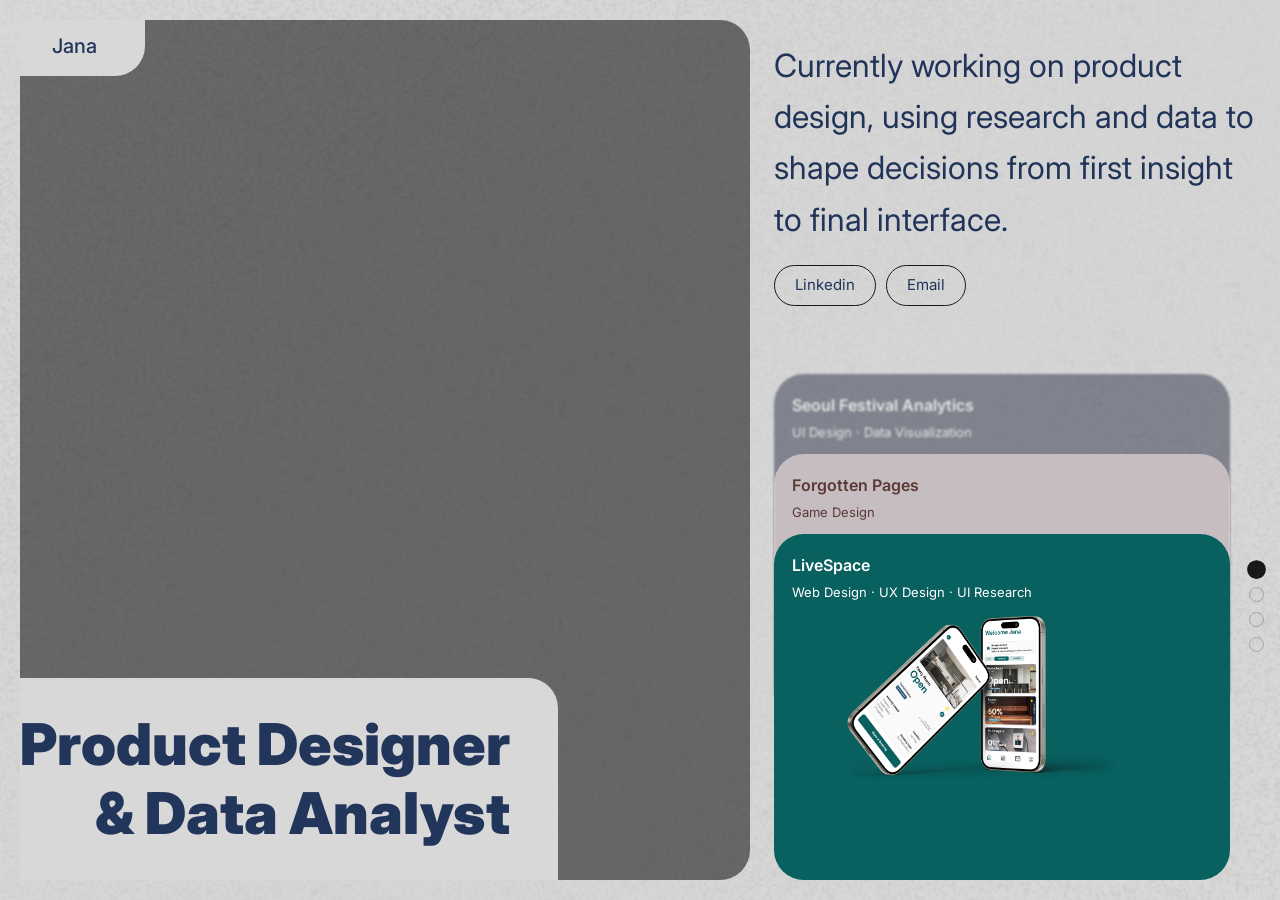
==== index.html @ 390a9df3 "update new projects" ====
<!DOCTYPE html>
<html lang="en">
<head>
  <meta charset="UTF-8">
  <meta name="viewport" content="width=device-width, initial-scale=1.0">
  <title>Jana — Product Designer & Data Analyst</title>
  <meta name="description" content="Jana is a Product Designer and Data Analyst, shaping decisions from first insight to final interface.">
  <link rel="preconnect" href="https://fonts.googleapis.com">
  <link rel="preconnect" href="https://fonts.gstatic.com" crossorigin>
  <link href="https://fonts.googleapis.com/css2?family=Inter:wght@400;500;600;700;800&display=swap" rel="stylesheet">
  <link rel="stylesheet" href="css/base.css">
  <link rel="stylesheet" href="css/home.css">
</head>
<body>
  <div class="home-layout">

    <!-- ── Left Column ── -->
    <div class="home-left">
      <!--
        hero-visual fills the full left column (position: absolute; inset: 0).
        hero-visual__inner is the actual gray card.
        The two .notch divs are white DOM elements sized to their text content —
        they sit on top of the card corners and create the concave notch illusion.
      -->
      <div class="hero-visual">
        <div class="hero-visual__inner">
          <div class="hero-visual__placeholder"></div>
        </div>

        <!-- Top-left notch: Jana label -->
        <div class="notch notch--top">
          <span class="home-name">Jana</span>
        </div>

        <!-- Bottom-left notch: title -->
        <div class="notch notch--bottom">
          <h1 class="home-title">Product Designer<br>&amp; Data Analyst</h1>
        </div>
      </div>
    </div>

    <!-- ── Right Column ── -->
    <div class="home-right">

      <!-- Bio -->
      <div class="home-bio">
        <p class="home-bio__text">Currently working on product design, using research and data to shape decisions from first insight to final interface.</p>
        <div class="home-bio__links">
          <a href="https://www.linkedin.com/in/jana-n-2a2355323/" class="pill-link" target="_blank" rel="noopener noreferrer">Linkedin</a>
          <a href="mailto:thn@sfu.ca" class="pill-link" target="_blank" rel="noopener noreferrer">Email</a>
        </div>
      </div>

      <!-- Scrollable Card Stack -->
      <div class="card-stack" id="cardStack" tabindex="0" aria-label="Projects — scroll to browse">
        <div class="card-stack__scene">

          <!-- Card 0: LiveSpace (front on load) -->
          <a href="Project/LiveSpace.html" class="stack-card live-space" data-pos="front">
            <div class="stack-card__body live-space">
              <p class="stack-card__title">LiveSpace</p>
              <p class="stack-card__meta">Web Design · UX Design · UI Research</p>
            </div>
            <div class="stack-card__img">
              <img src="../assets/LiveSpace/Landing.png" alt="LiveSpace project preview" class="stack-card__img-content">
            </div>          
            
          </a>

          <!-- Card 1: Forgotten Pages -->
          <a href="Project/ForgottenPages.html" class="stack-card forgotten-pages" data-pos="mid">
            <div class="stack-card__body forgotten-pages">
              <p class="stack-card__title">Forgotten Pages</p>
              <p class="stack-card__meta">Game Design</p>
            </div>
            <div class="stack-card__img">
              <img src="../assets/ForgottenPages/Cat.png" alt="Forgotten Pages project preview" class="stack-card__img-content">
            </div>           
          </a>

          <!-- Card 2: Seoul Festival Analytics -->
          <a href="Project/SeoulFestivalAnalytics.html" class="stack-card seoul-festival" data-pos="back">
            <div class="stack-card__body seoul-festival">
              <p class="stack-card__title">Seoul Festival Analytics</p>
              <p class="stack-card__meta">UI Design · Data Visualization</p>
            </div>
            <div class="stack-card__img"></div>
          </a>

          <!-- Card 3: Jeon Stack (hidden — scroll to reveal) -->
          <a href="Project/JeonStack.html" class="stack-card jeon-stack" data-pos="incoming">
            <div class="stack-card__body jeon-stack">
              <p class="stack-card__title">Jeon Stack</p>
              <p class="stack-card__meta">HCI · Computer Vision</p>
            </div>
            <div class="stack-card__img">
              <img src="../assets/JeonStack/F1.png" alt="Jeon Stack project preview" class="stack-card__img-content">
            </div>         
          </a>

        </div>

        <!-- Scroll indicator dots -->
        <div class="stack-dots" id="stackDots" aria-hidden="true">
          <span class="stack-dot" data-dot="0"></span>
          <span class="stack-dot" data-dot="1"></span>
          <span class="stack-dot" data-dot="2"></span>
          <span class="stack-dot" data-dot="3"></span>
        </div>

      </div>

    </div>
  </div>

  <script src="js/homeStack.js"></script>
</body>
</html>
---- css/base.css ----
/* ============================================================
   BASE — Tokens · Reset · Typography · Layout · Utilities
   ============================================================
   Loaded on every page. Contains:
   - Design tokens (CSS custom properties)
   - Reset & base element styles
   - Typography scale (.display, .h1, .h2, .h3, .label)
   - Layout helpers (.container, .section, hr.divider)
   - Scroll progress bar
   - Scroll reveal animation
   ============================================================ */

@import url('https://fonts.googleapis.com/css2?family=DM+Serif+Display:ital@0;1&family=Inter:ital,wght@0,300;0,400;0,500;0,600;1,400&display=swap');

/* ---- Design Tokens ---- */
:root {
  /* Colors */
  /* --white:     #f6e2d6; */
  --off-white: #F8F7F5;
  --surface:   #F2F1EF;
  --border:    #E5E4E1;
  --ink-1:     #1A1918;   /* headings, high-contrast text */
  --ink-2:     #6B6966;   /* body text */
  --ink-3:     #A8A6A3;   /* labels, metadata, placeholders */
  --ink-home-background: #d8d8d8; /* background color for home page */

  /* Fonts Color */
  --fontColor: #0b2052;

  /* Fonts */
  --font-serif: 'DM Serif Display', Georgia, serif;
  --font-sans:  'Inter', system-ui, -apple-system, sans-serif;

  /* Easing */
  --ease:     cubic-bezier(0.25, 0.1, 0.25, 1);
  --ease-out: cubic-bezier(0.0, 0.0, 0.2, 1);

  /* Durations */
  --t-fast:   150ms;
  --t-base:   250ms;
  --t-slow:   400ms;
  --t-slower: 600ms;

  /* Layout */
  --max-w:  1200px;
  --gutter: clamp(1.25rem, 4vw, 2.5rem);

  --background-fp-card: #ECDDDD;
  --background-js-card: #0d2b22;
  --background-ls-card: #08605F;
  --background-sf-card: #1a1f38;
  --font-color-fp: rgba(70, 17, 7);
  --font-color-js: rgba(255, 255, 255);
  --font-color-ls: rgb(255, 255, 255);
  --font-color-sf: rgba(255, 255, 255);

  --font-size-base: 1.125rem;
}

/* ---- Reset ---- */
*, *::before, *::after {
  box-sizing: border-box;
  margin: 0;
  padding: 0;
}

html {
  scroll-behavior: smooth;
  -webkit-font-smoothing: antialiased;
  -moz-osx-font-smoothing: grayscale;
}

body {
  font-family: var(--font-sans);
  font-size: 1rem;
  line-height: 1.65;
  color: var(--ink-2);
  background-color: var(--white);
}

img, svg  { display: block; max-width: 100%; }
a         { color: inherit; }
button    { font: inherit; cursor: pointer; border: none; background: none; }
ul, ol    { list-style: none; }

:focus-visible {
  outline: 2px solid var(--ink-1);
  outline-offset: 3px;
  border-radius: 3px;
}

/* ---- Scroll Progress Bar ---- */
#scroll-progress {
  position: fixed;
  top: 0; left: 0;
  width: 0%;
  height: 2px;
  background: var(--ink-1);
  z-index: 9999;
  transition: width 60ms linear;
  pointer-events: none;
}

/* ---- Scroll Reveal ---- */
[data-reveal] {
  opacity: 0;
  transform: translateY(20px);
  transition:
    opacity var(--t-slow) var(--ease-out),
    transform var(--t-slow) var(--ease-out);
}

[data-reveal].revealed {
  opacity: 1;
  transform: translateY(0);
}

/* Stagger delays — use data-reveal="d1", "d2", "d3", "d4" */
[data-reveal="d1"] { transition-delay: 80ms; }
[data-reveal="d2"] { transition-delay: 160ms; }
[data-reveal="d3"] { transition-delay: 240ms; }
[data-reveal="d4"] { transition-delay: 320ms; }

/* ---- Typography Scale ---- */
.display {
  font-family: var(--font-serif);
  font-size: clamp(3rem, 6.5vw, 7rem);
  font-weight: 400;
  line-height: 1.04;
  letter-spacing: -0.02em;
  color: var(--ink-1);
}

/* Italic variant — use <em> inside .display or standalone */
.display em,
.display-italic {
  font-style: italic;
  font-family: var(--font-serif);
}

.h1 {
  font-family: var(--font-serif);
  font-size: clamp(2.25rem, 4vw, 3.75rem);
  font-weight: 400;
  line-height: 1.1;
  letter-spacing: -0.015em;
  color: var(--ink-1);
}

.h2 {
  font-family: var(--font-serif);
  font-size: clamp(1.625rem, 2.75vw, 2.375rem);
  font-weight: 400;
  line-height: 1.2;
  letter-spacing: -0.01em;
  color: var(--ink-1);
}

.h3 {
  font-family: var(--font-sans);
  font-size: 1.0625rem;
  font-weight: 500;
  line-height: 1.4;
  color: var(--ink-1);
}

/* Small uppercase label — used for kickers, metadata, section markers */
.label {
  display: block;
  font-family: var(--font-sans);
  font-size: 0.6875rem;
  font-weight: 500;
  letter-spacing: 0.12em;
  text-transform: uppercase;
  color: var(--ink-3);
}

/* ---- Layout ---- */
.container {
  width: min(var(--max-w), 100% - (var(--gutter) * 2));
  margin-inline: auto;
}

/* Standard vertical section padding */
.section {
  padding-block: clamp(4rem, 8vw, 8rem);
}

.section--sm {
  padding-block: clamp(2rem, 4vw, 4rem);
}

hr.divider {
  border: none;
  border-top: 1px solid var(--border);
}
---- css/home.css ----
/* ============================================================
   HOME — Full-viewport single-page layout
   ============================================================ */
:root {
  --text-color: #22355B;
  --background-card: #F9F6EE;
}

html, body {
  overflow: hidden;
  height: 100%;
}

/* ---- Grain texture overlay (home only) ---- */
body::before {
  content: "";
  position: fixed;
  inset: 0;
  pointer-events: none;
  z-index: 1;

  background-image: url(../assets/World/texture.png);
  background-repeat: repeat;
  opacity: 0.1;
}

/* ── Two-column layout ── */
.home-layout {
  display: grid;
  grid-template-columns: 60fr 40fr;
  height: 100vh;
  padding: 1.25rem;
  gap: 1.5rem;
  background: var(--ink-home-background);
}

/* ─────────────────────────────
   LEFT COLUMN
───────────────────────────── */

/* home-left is a grid cell — position:relative anchors hero-visual */
.home-left {
  position: relative;
  min-height: 0;
}

/*
  hero-visual fills the entire left column.
  hero-visual__inner is the actual rounded gray card.
  .notch divs sit on top of the card corners and hold the text —
  they size themselves to their content and create the concave notch.
*/
.hero-visual {
  position: absolute;
  inset: 0;
}

.hero-visual__inner {
  position: absolute;
  inset: 0;
  border-radius: 30px;
  overflow: hidden;
  background: #686868;
  padding: 1.25rem;
  display: flex;
  flex-direction: column;
}

/* .hero-visual__placeholder {
  flex: 1;
  min-height: 0;
  border-radius: 12px;
  border: 1.5px dashed rgba(255, 255, 255, 0.25);
  background: rgba(255, 255, 255, 0.06);
} */

/*
  Notch divs — white DOM elements that size to their text content.
  One rounded corner each = concave illusion against the gray card.
*/
.notch {
  position: absolute;
  left: 0;
  background: var(--ink-home-background);
  z-index: 5;

}

/* Top-left: Jana label */
.notch--top {
  top: 0;
  /* border-top-left-radius: 30px; */
  border-bottom-right-radius: 30px;
  /* right + bottom padding control notch footprint */
  padding: 1rem 3rem 1.25rem 2rem;
}

/* Bottom-left: title */
.notch--bottom {
  bottom: 0;
  /* border-bottom-left-radius: 30px; */
  border-top-right-radius: 30px;
  /* top + right padding control notch footprint */
  padding: 2rem 3rem 2rem 0;
}

.home-name {
  display: block;
  font-family: var(--font-sans);
  font-size: 1.25rem;
  font-weight: 500;
  line-height: 1;
  color: var(--text-color);
}

.home-title {
  font-family: var(--font-sans);
  font-size: clamp(2.5rem, 4.5vw, 4rem);
  font-weight: 900;
  line-height: 1.2;
  color: var(--text-color);
  text-align: right;
}

/* ─────────────────────────────
   RIGHT COLUMN
───────────────────────────── */
.home-right {
  display: flex;
  flex-direction: column;
  gap: 1.75rem;
  min-height: 0;
  padding-top: 1.25rem;
}

/* ── Bio ── */
.home-bio__text {
  font-size: 2rem;
  line-height: 1.6;
  color: var(--text-color);
  margin-bottom: 1.25rem;
}

.home-bio__links {
  display: flex;
  gap: 0.625rem;
}

.pill-link {
  display: inline-block;
  padding: 0.45rem 1.25rem;
  border: 1.5px solid var(--ink-1);
  border-radius: 100px;
  font-family: var(--font-sans);
  font-size: 0.9375rem;
  color: var(--text-color);
  text-decoration: none;
  transition: background var(--t-base) var(--ease), color var(--text-base) var(--ease);
}

.pill-link:hover {
  background: var(--ink-1);
  color: var(--white);
}

/* ─────────────────────────────
   CARD STACK
───────────────────────────── */
.card-stack {
  flex: 1;
  min-height: 0;
  position: relative;
  outline: none;
}

.card-stack__scene {
  position: relative;
  height: 100%;
}

/* ── Individual cards ── */
.stack-card {
  /* background: var(--background-card); */
  position: absolute;
  bottom: 0;
  left: 0;
  right: 30px;
  height: calc(100% - 200px);
  border-radius: 30px;
  overflow: hidden;
  display: flex;
  flex-direction: column;
  text-decoration: none;
  cursor: pointer;
  will-change: transform, filter, opacity;
  transition:
    transform  0.5s cubic-bezier(0.4, 0, 0.2, 1),
    filter     0.5s ease,
    opacity    0.5s ease;
}

.stack-card.live-space {
  background: var(--background-ls-card);
}

.stack-card.forgotten-pages {
  background: var(--background-fp-card); 
}

.stack-card.seoul-festival {
  background: var(--background-sf-card); 
}

.stack-card.jeon-stack {
  background: var(--background-js-card); 
}

.stack-card.live-space .stack-card__title,
.stack-card.live-space .stack-card__meta {
  color: var(--font-color-ls);
}

.stack-card.forgotten-pages .stack-card__title,
.stack-card.forgotten-pages .stack-card__meta {
  color: var(--font-color-fp);
}

.stack-card.seoul-festival .stack-card__title,
.stack-card.seoul-festival .stack-card__meta {
  color: var(--font-color-sf);
}

.stack-card.jeon-stack .stack-card__title,
.stack-card.jeon-stack .stack-card__meta {
  color: var(--font-color-js);
}

.stack-card.jeon-stack .stack-card__img {
  display: flex;
  align-items: center;
  justify-content: center;
  overflow: hidden;
}

.stack-card.jeon-stack .stack-card__img-content {
  width: 100%;
  height: 100%;
  object-fit: cover;
  object-position: center;
}

.stack-card.live-space .stack-card__img-content {
  width: 90%;
  height: 70%;
  object-fit: contain;
  object-position: center;
}

.stack-card.forgotten-pages .stack-card__img-content {
  width: 90%;
  height: 80%;
  object-fit: contain;
  object-position: center;
}

/* ── Card position states (set via JS data-pos) ── */
.stack-card[data-pos="front"] {
  transform: translateY(0);
  filter: blur(0px);
  opacity: 1;
  z-index: 3;
  pointer-events: auto;
}

.stack-card[data-pos="mid"] {
  transform: translateY(-80px);
  filter: blur(0.5px);
  opacity: 0.65;
  z-index: 2;
  pointer-events: auto;
}

.stack-card[data-pos="back"] {
  transform: translateY(-160px);
  filter: blur(1px);
  opacity: 0.45;
  z-index: 1;
  pointer-events: auto;
}

/* scrolled past — exits downward */
.stack-card[data-pos="past"] {
  transform: translateY(110%);
  opacity: 0;
  z-index: 0;
  pointer-events: none;
}

/* waiting above — enters on scroll */
.stack-card[data-pos="incoming"] {
  transform: translateY(-200px);
  filter: blur(3px);
  opacity: 0;
  z-index: 0;
  pointer-events: none;
}

/* ── Hover ── */
.stack-card[data-pos="front"]:hover {
  transform: translateY(-7px);
}

.stack-card[data-pos="mid"]:hover {
  opacity: 0.96;
  filter: blur(0px);
}

.stack-card[data-pos="back"]:hover {
  opacity: 0.85;
  filter: blur(0.5px);
}

/* "View Project →" pill — appears on front card hover */
.stack-card__label {
  position: absolute;
  bottom: 1.125rem;
  right: 1.125rem;
  padding: 0.35rem 0.875rem;
  background: var(--background-card);
  backdrop-filter: blur(6px);
  -webkit-backdrop-filter: blur(6px);
  border-radius: 100px;
  font-size: 0.8125rem;
  font-weight: 500;
  opacity: 0;
  transform: translateY(5px);
  transition: opacity 0.2s ease, transform 0.2s ease;
  pointer-events: none;
}

.stack-card[data-pos="front"]:hover .stack-card__label {
  opacity: 1;
  transform: translateY(0);
}

/* ── Card title / meta ── */
.stack-card__body {
  padding: 1.125rem 1.125rem 0.75rem;
  flex-shrink: 0;
}

.stack-card__title {
  font-family: var(--font-sans);
  font-size: 1rem;
  font-weight: 600;
  color: var(--text-color);
  margin-bottom: 0.25rem;
}

  .stack-card__meta {
    font-family: var(--font-sans);
    font-size: 0.8125rem;
    color: var(--text-color);
  }

/* ─────────────────────────────
   SCROLL INDICATOR DOTS
───────────────────────────── */
.stack-dots {
  position: absolute;
  right: -0.25rem;
  top: 50%;
  transform: translateY(-50%);
  display: flex;
  flex-direction: column;
  gap: 10px;
  padding: 6px 0;
}

.stack-dot {
  display: block;
  width: 15px;
  height: 15px;
  border-radius: 50%;
  background: transparent;
  border: 1.5px solid var(--ink-3);
  transition: background 0.3s ease, border-color 0.3s ease, transform 0.3s ease;
}

.stack-dot.active {
  background: var(--ink-1);
  border-color: var(--ink-1);
  transform: scale(1.25);
}

/* ── Mobile fallback ── */
@media (max-width: 768px) {
  html, body { overflow: auto; }

  .home-layout {
    grid-template-columns: 1fr;
    height: auto;
    padding: 1rem;
    gap: 1rem;
  }

  .home-left { height: 80vw; min-height: 340px; }

  .card-stack { height: 75vw; min-height: 320px; flex: none; }

  .stack-dots { right: 0; }
}
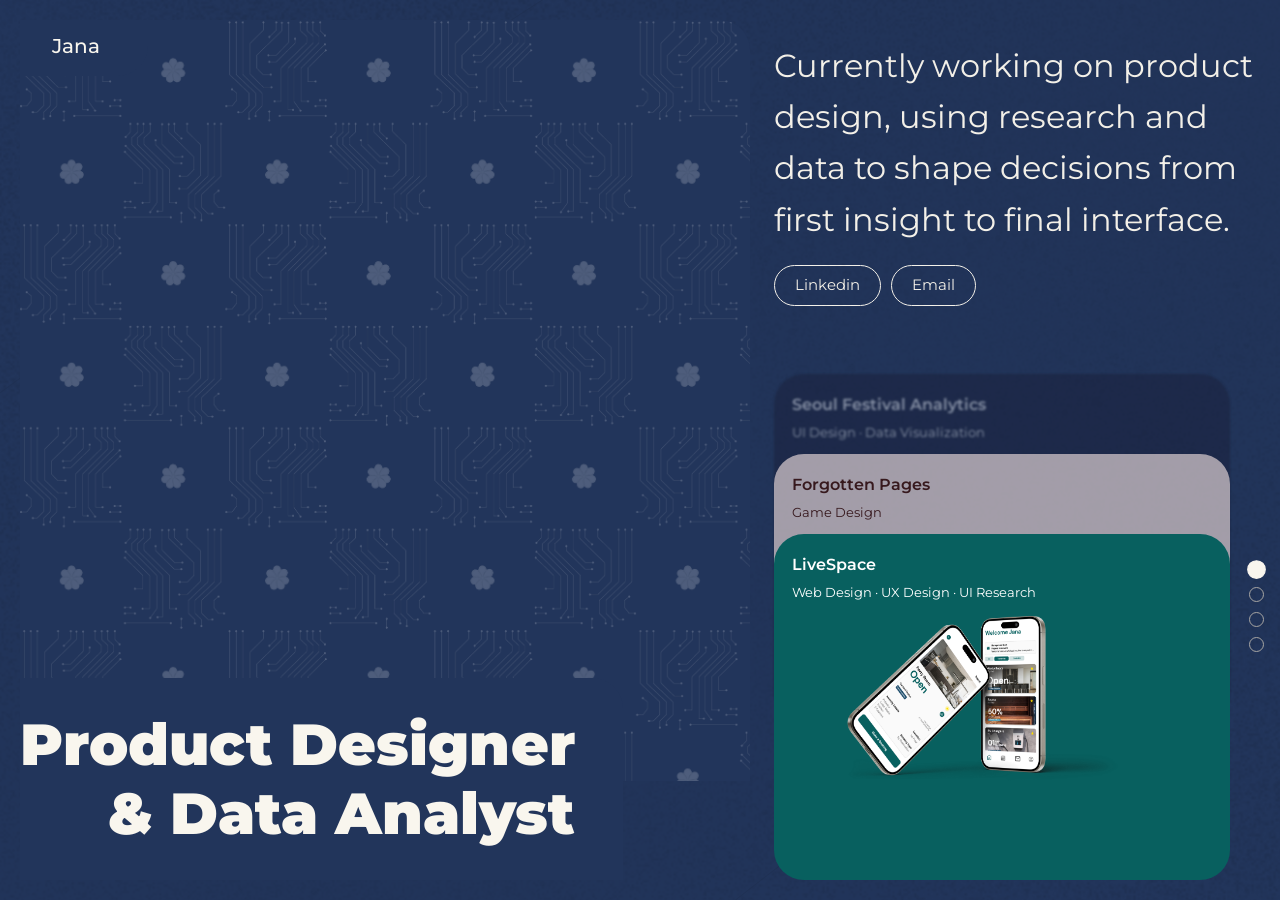
==== commit fb6de7a2: "add favicon" ====
--- a/index.html
+++ b/index.html
@@ -8,6 +8,7 @@
   <link rel="preconnect" href="https://fonts.googleapis.com">
   <link rel="preconnect" href="https://fonts.gstatic.com" crossorigin>
   <link href="https://fonts.googleapis.com/css2?family=Inter:wght@400;500;600;700;800&display=swap" rel="stylesheet">
+  <link rel="icon" type="image/png" href="assets/World/Favicon.png">
   <link rel="stylesheet" href="css/base.css">
   <link rel="stylesheet" href="css/home.css">
 </head>
@@ -24,7 +25,9 @@
       -->
       <div class="hero-visual">
         <div class="hero-visual__inner">
-          <div class="hero-visual__placeholder"></div>
+          <div class="hero-visual__placeholder">
+            <img src="../assets/World/PatternHomeScreen3.png" alt="LiveSpace project preview" class="hero-visual__img">
+          </div>
         </div>
 
         <!-- Top-left notch: Jana label -->
--- a/css/base.css
+++ b/css/base.css
@@ -10,26 +10,27 @@
    - Scroll reveal animation
    ============================================================ */
 
-@import url('https://fonts.googleapis.com/css2?family=DM+Serif+Display:ital@0;1&family=Inter:ital,wght@0,300;0,400;0,500;0,600;1,400&display=swap');
+@import url('https://fonts.googleapis.com/css2?family=Montserrat:ital,wght@0,100;0,300;0,400;0,500;0,600;0,700;0,900;1,400;1,700&display=swap');
 
 /* ---- Design Tokens ---- */
 :root {
   /* Colors */
   /* --white:     #f6e2d6; */
+  --outer:  #22355B;
   --off-white: #F8F7F5;
   --surface:   #F2F1EF;
   --border:    #E5E4E1;
-  --ink-1:     #1A1918;   /* headings, high-contrast text */
+  --ink-1:     #F9F6EE;   /* headings, high-contrast text */
   --ink-2:     #6B6966;   /* body text */
   --ink-3:     #A8A6A3;   /* labels, metadata, placeholders */
-  --ink-home-background: #d8d8d8; /* background color for home page */
+  --ink-home-background: #22355B; /* background color for home page */
 
   /* Fonts Color */
   --fontColor: #0b2052;
 
   /* Fonts */
-  --font-serif: 'DM Serif Display', Georgia, serif;
-  --font-sans:  'Inter', system-ui, -apple-system, sans-serif;
+  --font-serif: 'Montserrat', Georgia, serif;
+  --font-sans:  'Montserrat', system-ui, -apple-system, sans-serif;
 
   /* Easing */
   --ease:     cubic-bezier(0.25, 0.1, 0.25, 1);
--- a/css/home.css
+++ b/css/home.css
@@ -2,7 +2,7 @@
    HOME — Full-viewport single-page layout
    ============================================================ */
 :root {
-  --text-color: #22355B;
+  --text-color: #F9F6EE;
   --background-card: #F9F6EE;
 }
 
@@ -17,11 +17,11 @@
   position: fixed;
   inset: 0;
   pointer-events: none;
-  z-index: 1;
+  z-index: 0;
 
   background-image: url(../assets/World/texture.png);
   background-repeat: repeat;
-  opacity: 0.1;
+  opacity: 0.15;
 }
 
 /* ── Two-column layout ── */
@@ -60,8 +60,6 @@
   inset: 0;
   border-radius: 30px;
   overflow: hidden;
-  background: #686868;
-  padding: 1.25rem;
   display: flex;
   flex-direction: column;
 }
@@ -160,7 +158,7 @@
 
 .pill-link:hover {
   background: var(--ink-1);
-  color: var(--white);
+  color: var(--fontColor);
 }
 
 /* ─────────────────────────────
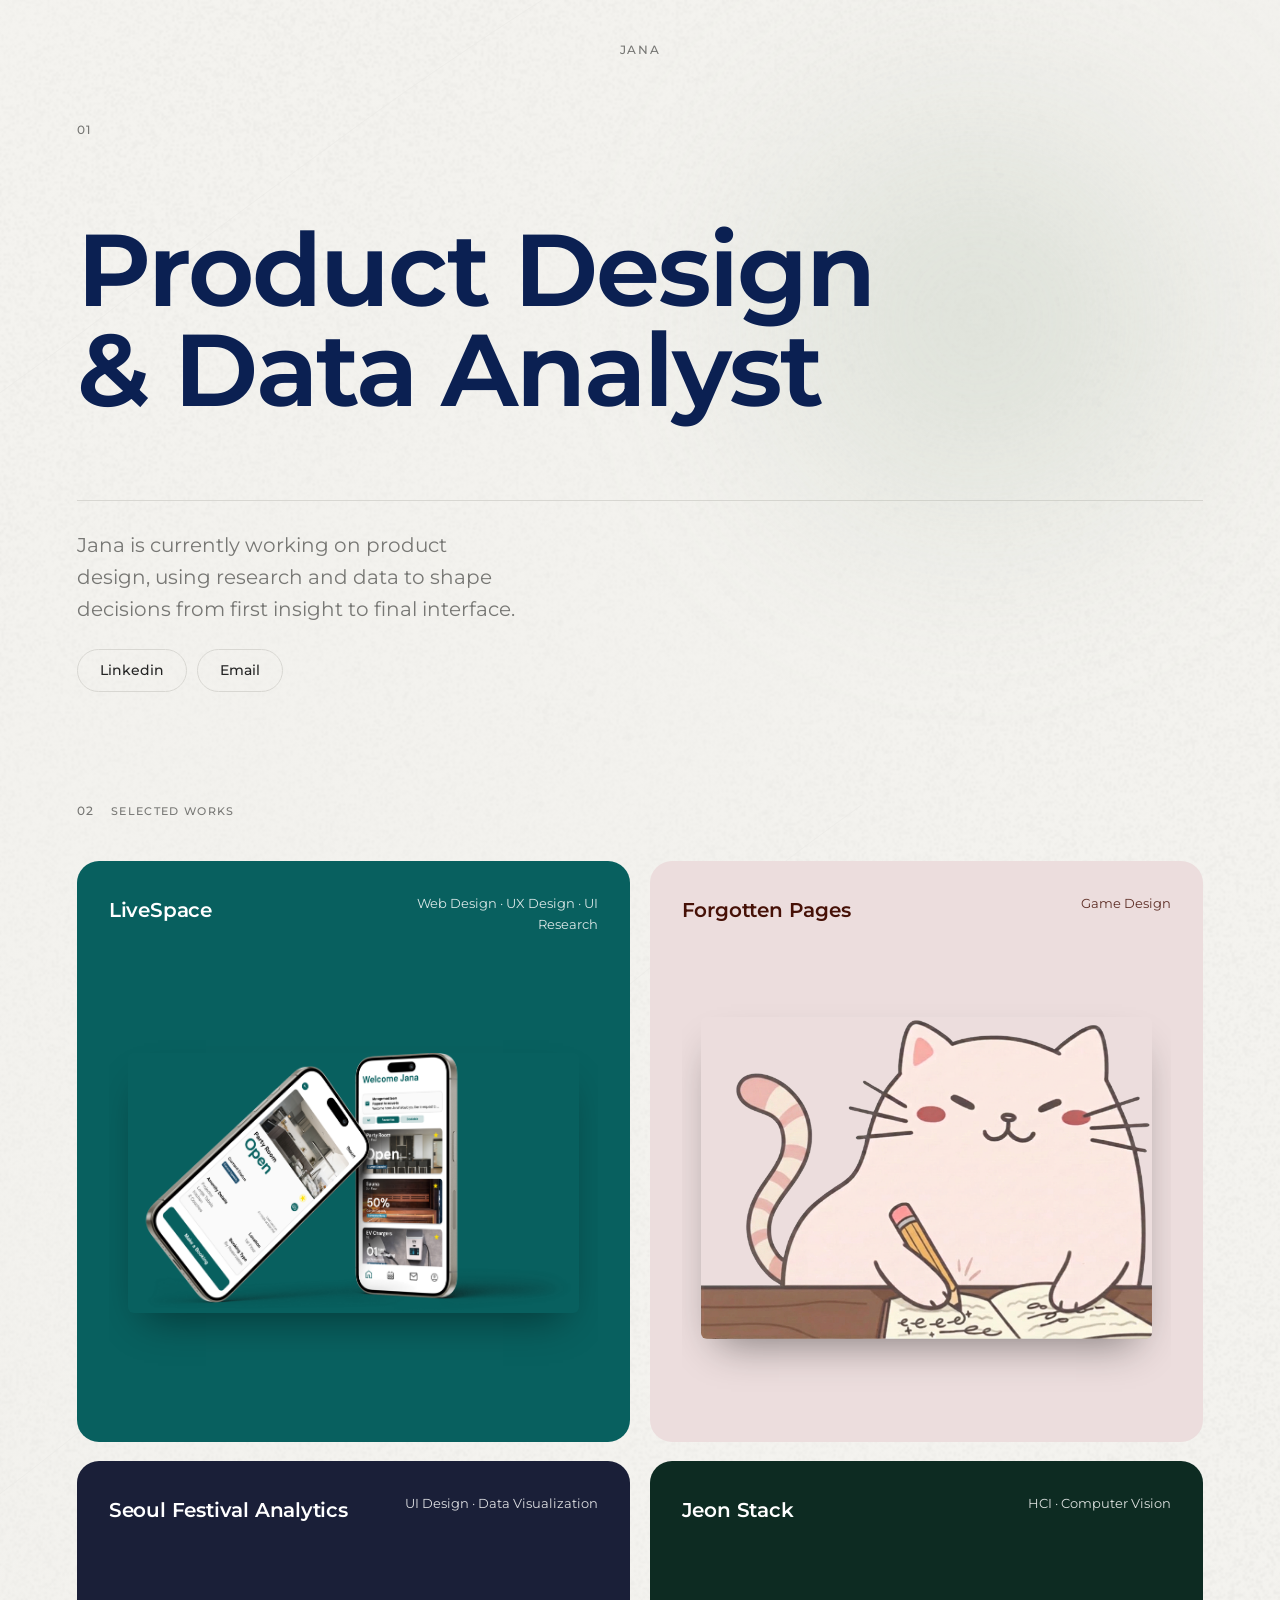
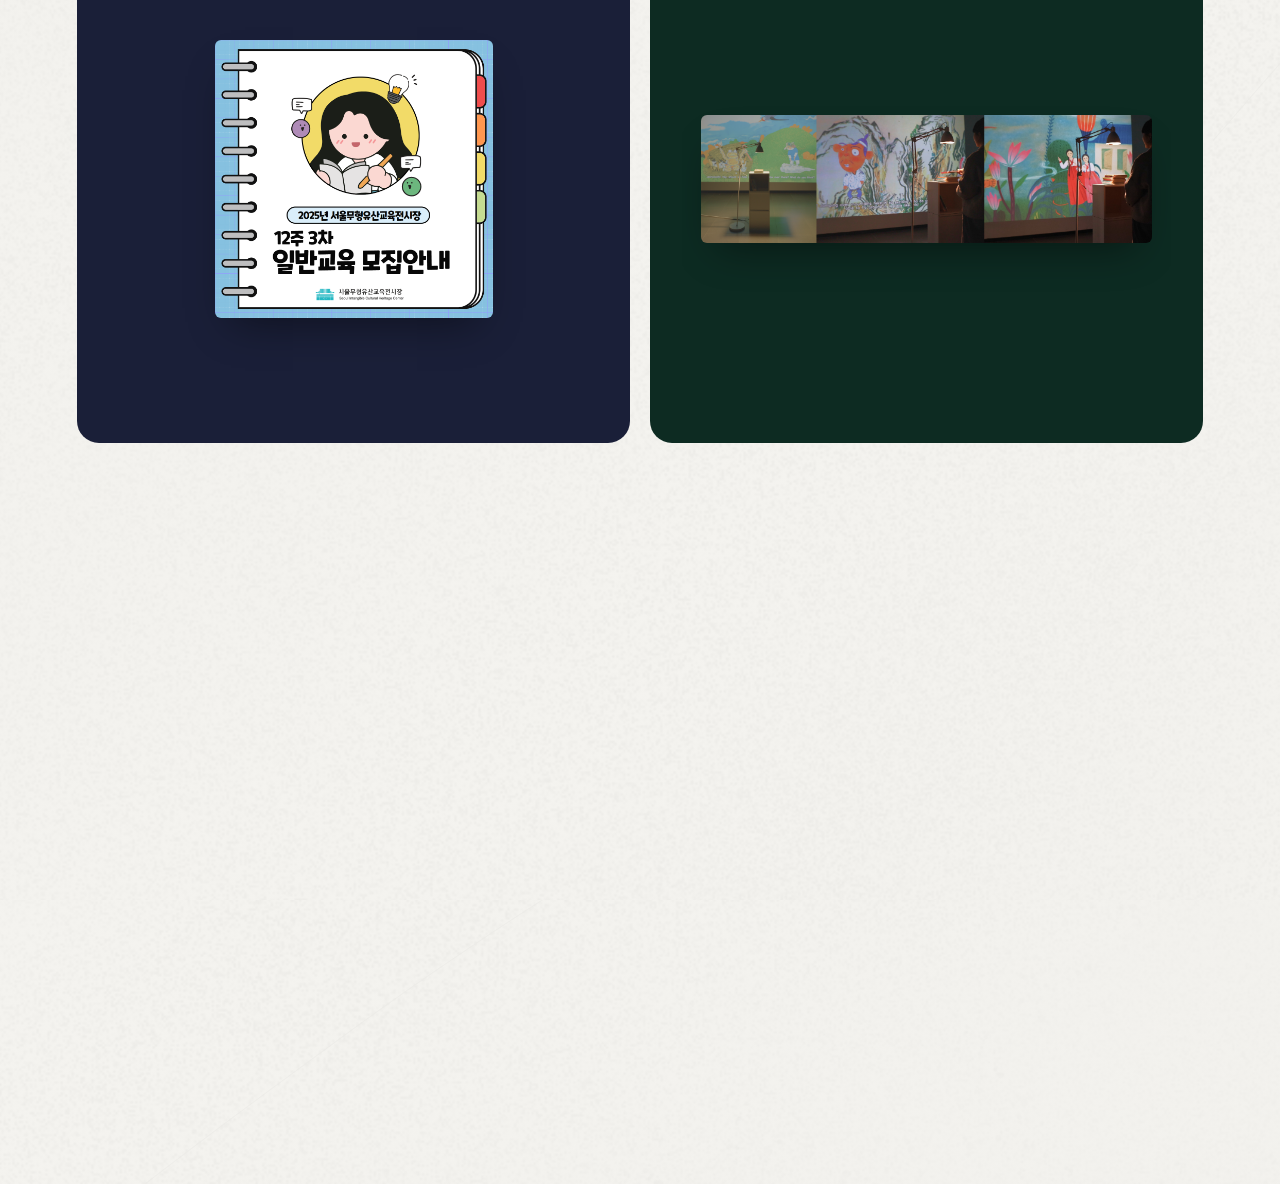
==== commit e99f66db: "change home screen" ====
--- a/index.html
+++ b/index.html
@@ -3,119 +3,98 @@
 <head>
   <meta charset="UTF-8">
   <meta name="viewport" content="width=device-width, initial-scale=1.0">
-  <title>Jana — Product Designer & Data Analyst</title>
+  <title>Jana</title>
   <meta name="description" content="Jana is a Product Designer and Data Analyst, shaping decisions from first insight to final interface.">
-  <link rel="preconnect" href="https://fonts.googleapis.com">
-  <link rel="preconnect" href="https://fonts.gstatic.com" crossorigin>
-  <link href="https://fonts.googleapis.com/css2?family=Inter:wght@400;500;600;700;800&display=swap" rel="stylesheet">
   <link rel="icon" type="image/png" href="assets/World/Favicon.png">
   <link rel="stylesheet" href="css/base.css">
   <link rel="stylesheet" href="css/home.css">
 </head>
 <body>
-  <div class="home-layout">
 
-    <!-- ── Left Column ── -->
-    <div class="home-left">
-      <!--
-        hero-visual fills the full left column (position: absolute; inset: 0).
-        hero-visual__inner is the actual gray card.
-        The two .notch divs are white DOM elements sized to their text content —
-        they sit on top of the card corners and create the concave notch illusion.
-      -->
-      <div class="hero-visual">
-        <div class="hero-visual__inner">
-          <div class="hero-visual__placeholder">
-            <img src="../assets/World/PatternHomeScreen3.png" alt="LiveSpace project preview" class="hero-visual__img">
-          </div>
-        </div>
+  <main class="home">
 
-        <!-- Top-left notch: Jana label -->
-        <div class="notch notch--top">
-          <span class="home-name">Jana</span>
-        </div>
+    <!-- ── Hero ── -->
+    <section class="hero">
+      <div class="hero__meta" data-reveal>
+        <span class="hero__index">01</span>
+        <span class="hero__name">Jana</span>
+      </div>
 
-        <!-- Bottom-left notch: title -->
-        <div class="notch notch--bottom">
-          <h1 class="home-title">Product Designer<br>&amp; Data Analyst</h1>
-        </div>
-      </div>
-    </div>
+      <h1 class="hero__title" data-reveal="d1">Product Design<br>&amp; Data Analyst</h1>
 
-    <!-- ── Right Column ── -->
-    <div class="home-right">
-
-      <!-- Bio -->
-      <div class="home-bio">
-        <p class="home-bio__text">Currently working on product design, using research and data to shape decisions from first insight to final interface.</p>
-        <div class="home-bio__links">
+      <div class="hero__foot">
+        <p class="hero__bio" data-reveal="d2">Jana is currently working on product design, using research and data to shape decisions from first insight to final interface.</p>
+        <div class="hero__links" data-reveal="d2">
           <a href="https://www.linkedin.com/in/jana-n-2a2355323/" class="pill-link" target="_blank" rel="noopener noreferrer">Linkedin</a>
           <a href="mailto:thn@sfu.ca" class="pill-link" target="_blank" rel="noopener noreferrer">Email</a>
         </div>
       </div>
+    </section>
 
-      <!-- Scrollable Card Stack -->
-      <div class="card-stack" id="cardStack" tabindex="0" aria-label="Projects — scroll to browse">
-        <div class="card-stack__scene">
+    <!-- ── Selected Works ── -->
+    <section class="work" id="work">
+      <div class="work__head" data-reveal>
+        <span class="work__index">02</span>
+        <span class="label work__label">Selected Works</span>
+      </div>
 
-          <!-- Card 0: LiveSpace (front on load) -->
-          <a href="Project/LiveSpace.html" class="stack-card live-space" data-pos="front">
-            <div class="stack-card__body live-space">
-              <p class="stack-card__title">LiveSpace</p>
-              <p class="stack-card__meta">Web Design · UX Design · UI Research</p>
-            </div>
-            <div class="stack-card__img">
-              <img src="../assets/LiveSpace/Landing.png" alt="LiveSpace project preview" class="stack-card__img-content">
-            </div>          
-            
-          </a>
+      <div class="work-list">
 
-          <!-- Card 1: Forgotten Pages -->
-          <a href="Project/ForgottenPages.html" class="stack-card forgotten-pages" data-pos="mid">
-            <div class="stack-card__body forgotten-pages">
-              <p class="stack-card__title">Forgotten Pages</p>
-              <p class="stack-card__meta">Game Design</p>
-            </div>
-            <div class="stack-card__img">
-              <img src="../assets/ForgottenPages/Cat.png" alt="Forgotten Pages project preview" class="stack-card__img-content">
-            </div>           
-          </a>
+        <a href="Project/LiveSpace.html" class="work-item live-space" data-reveal>
+          <div class="work-item__head">
+            <span class="work-item__title">LiveSpace</span>
+            <span class="work-item__meta">Web Design · UX Design · UI Research</span>
+          </div>
+          <div class="work-item__media">
+            <img src="assets/LiveSpace/Landing.png" alt="LiveSpace project preview" class="work-item__img">
+          </div>
+        </a>
 
-          <!-- Card 2: Seoul Festival Analytics -->
-          <a href="Project/SeoulFestivalAnalytics.html" class="stack-card seoul-festival" data-pos="back">
-            <div class="stack-card__body seoul-festival">
-              <p class="stack-card__title">Seoul Festival Analytics</p>
-              <p class="stack-card__meta">UI Design · Data Visualization</p>
-            </div>
-            <div class="stack-card__img"></div>
-          </a>
+        <a href="Project/ForgottenPages.html" class="work-item forgotten-pages" data-reveal>
+          <div class="work-item__head">
+            <span class="work-item__title">Forgotten Pages</span>
+            <span class="work-item__meta">Game Design</span>
+          </div>
+          <div class="work-item__media">
+            <img src="assets/ForgottenPages/Cat.png" alt="Forgotten Pages project preview" class="work-item__img">
+          </div>
+        </a>
 
-          <!-- Card 3: Jeon Stack (hidden — scroll to reveal) -->
-          <a href="Project/JeonStack.html" class="stack-card jeon-stack" data-pos="incoming">
-            <div class="stack-card__body jeon-stack">
-              <p class="stack-card__title">Jeon Stack</p>
-              <p class="stack-card__meta">HCI · Computer Vision</p>
-            </div>
-            <div class="stack-card__img">
-              <img src="../assets/JeonStack/F1.png" alt="Jeon Stack project preview" class="stack-card__img-content">
-            </div>         
-          </a>
+        <a href="Project/SeoulFestivalAnalytics.html" class="work-item seoul-festival" data-reveal>
+          <div class="work-item__head">
+            <span class="work-item__title">Seoul Festival Analytics</span>
+            <span class="work-item__meta">UI Design · Data Visualization</span>
+          </div>
+          <div class="work-item__media">
+            <img src="assets/SeoulFestival/Cover.png" alt="Seoul Festival Analytics project preview" class="work-item__img_Seoul">
+          </div>
+        </a>
 
-        </div>
+        <a href="Project/JeonStack.html" class="work-item jeon-stack" data-reveal>
+          <div class="work-item__head">
+            <span class="work-item__title">Jeon Stack</span>
+            <span class="work-item__meta">HCI · Computer Vision</span>
+          </div>
+          <div class="work-item__media">
+            <img src="assets/JeonStack/F1.png" alt="Jeon Stack project preview" class="work-item__img">
+          </div>
+        </a>
 
-        <!-- Scroll indicator dots -->
-        <div class="stack-dots" id="stackDots" aria-hidden="true">
-          <span class="stack-dot" data-dot="0"></span>
-          <span class="stack-dot" data-dot="1"></span>
-          <span class="stack-dot" data-dot="2"></span>
-          <span class="stack-dot" data-dot="3"></span>
-        </div>
+        <a href="Project/TeslaCoaching.html" class="work-item tesla-coaching" data-reveal>
+          <div class="work-item__head">
+            <span class="work-item__title">RoadCoach</span>
+            <span class="work-item__meta">UX Research · UI Design · In-Car Product Concept</span>
+          </div>
+          <div class="work-item__media work-item__media--empty">
+            <img src="assets/TeslaCoaching/Driving1.png" alt="RoadCoach project preview" class="work-item__img">
+          </div>
+        </a>
 
       </div>
+    </section>
 
-    </div>
-  </div>
+  </main>
 
-  <script src="js/homeStack.js"></script>
+  <script src="js/main.js"></script>
 </body>
 </html>
--- a/css/base.css
+++ b/css/base.css
@@ -16,14 +16,13 @@
 :root {
   /* Colors */
   /* --white:     #f6e2d6; */
-  --outer:  #22355B;
+  --outer:  #F4F3EF;
   --off-white: #F8F7F5;
   --surface:   #F2F1EF;
   --border:    #E5E4E1;
   --ink-1:     #F9F6EE;   /* headings, high-contrast text */
   --ink-2:     #6B6966;   /* body text */
   --ink-3:     #A8A6A3;   /* labels, metadata, placeholders */
-  --ink-home-background: #22355B; /* background color for home page */
 
   /* Fonts Color */
   --fontColor: #0b2052;
@@ -50,12 +49,25 @@
   --background-js-card: #0d2b22;
   --background-ls-card: #08605F;
   --background-sf-card: #1a1f38;
+  --background-tc-card: rgb(255, 200, 87);
+
   --font-color-fp: rgba(70, 17, 7);
   --font-color-js: rgba(255, 255, 255);
   --font-color-ls: rgb(255, 255, 255);
   --font-color-sf: rgba(255, 255, 255);
+  --font-color-tc: rgb(19, 19, 19);
 
   --font-size-base: 1.125rem;
+
+  --next-label: #0b2052;
+  --next-link: #00123a;
+  --next-hover-link: #173f9f;
+
+  /* Close Button */
+  --close-button: rgba(15, 10, 74, 0.5);
+  --close-button-text: rgba(255, 255, 255);
+  --close-hover-button-text: rgba(255, 255, 255);
+  --close-hover-button-bg: rgba(15, 10, 74, 0.75);
 }
 
 /* ---- Reset ---- */
--- a/css/home.css
+++ b/css/home.css
@@ -1,410 +1,299 @@
 /* ============================================================
-   HOME — Full-viewport single-page layout
+   HOME — Soft Swiss / Contemporary Editorial
+   ============================================================
+   Palette + layout are scoped to the homepage only (these tokens
+   are declared here, not in base.css, so other pages keep their
+   own dark theme untouched).
    ============================================================ */
+
 :root {
-  --text-color: #F9F6EE;
-  --background-card: #F9F6EE;
+  --home-bg:      #F4F3EF;
+  --home-ink:     #252525;
+  --home-ink-2:   #777774;
+  --home-border:  #D8D7D2;
+  --home-sage:    #A7B8A3;
+  --home-gutter:  clamp(1.5rem, 6vw, 5rem);
 }
 
 html, body {
-  overflow: hidden;
-  height: 100%;
-}
-
-/* ---- Grain texture overlay (home only) ---- */
-body::before {
+  overflow-x: hidden;
+  background: var(--home-bg);
+}
+
+body {
+  color: var(--home-ink);
+  background-image:
+    linear-gradient(rgba(244, 243, 239, 0.95), rgba(244, 243, 239, 0.95)),
+    url(../assets/World/texture.png);
+  background-repeat: no-repeat, repeat;
+}
+
+.home {
+  max-width: 1440px;
+  margin-inline: auto;
+  padding-inline: var(--home-gutter);
+}
+
+/* ─────────────────────────────
+   HERO
+───────────────────────────── */
+.hero {
+  padding-block: clamp(4rem, 11vw, 7.5rem) clamp(3rem, 6vw, 5rem);
+}
+
+.hero__meta {
+  display: grid;
+  grid-template-columns: 1fr auto 1fr;
+  align-items: baseline;
+  margin-bottom: clamp(2.5rem, 7vw, 5rem);
+}
+
+.hero__index,
+.hero__name {
+  font-family: var(--font-sans);
+  font-size: 0.75rem;
+  font-weight: 500;
+  letter-spacing: 0.14em;
+  text-transform: uppercase;
+  color: var(--home-ink-2);
+}
+
+.hero__index { 
+  justify-self: start; 
+}
+
+.hero__name  { 
+  grid-column: 2; 
+  justify-self: center; 
+  position: relative; 
+  top: -5rem; 
+}
+
+.hero__title {
+  position: relative;
+  font-family: var(--font-sans);
+  font-weight: 650;
+  font-size: clamp(3rem, 8vw, 7.25rem);
+  line-height: 0.98;
+  letter-spacing: -0.02em;
+  color: var(--fontColor);
+  max-width: 22ch;
+  opacity: 0;
+  transform: translateX(-120px);
+  animation: heroTitleIn 2.2s cubic-bezier(0.3, 0.8, 0.3, 1) forwards;
+  animation-delay: 0.3s;
+}
+
+@keyframes heroTitleIn {
+  to {
+    opacity: 1;
+    transform: translateX(0);
+  }
+}
+
+.hero__title::before {
   content: "";
-  position: fixed;
-  inset: 0;
+  position: absolute;
+  width: 600px;
+  height: 600px;
+  background: radial-gradient(circle, rgba(167, 184, 163, 0.35), transparent 70%);
+  top: 50%;
+  left: 80%;
+  transform: translate(-50%, -50%);
+  filter: blur(80px);
+  animation: floatGlow 30s ease-in-out infinite;
   pointer-events: none;
-  z-index: 0;
-
-  background-image: url(../assets/World/texture.png);
-  background-repeat: repeat;
-  opacity: 0.15;
-}
-
-/* ── Two-column layout ── */
-.home-layout {
-  display: grid;
-  grid-template-columns: 60fr 40fr;
-  height: 100vh;
-  padding: 1.25rem;
+  z-index: -1;
+}
+
+@keyframes floatGlow {
+  0%   { transform: translate(-50%, -85%) scale(0.9); animation-timing-function: ease-in; }
+  50%  { transform: translate(-50%, -50%) scale(1.08); animation-timing-function: ease-in-out; }
+  100% { transform: translate(-50%, -85%) scale(0.9); }
+}
+
+.hero__foot {
+  display: flex;
+  flex-direction: column;
+  align-items: flex-start;
   gap: 1.5rem;
-  background: var(--ink-home-background);
-}
-
-/* ─────────────────────────────
-   LEFT COLUMN
-───────────────────────────── */
-
-/* home-left is a grid cell — position:relative anchors hero-visual */
-.home-left {
-  position: relative;
-  min-height: 0;
-}
-
-/*
-  hero-visual fills the entire left column.
-  hero-visual__inner is the actual rounded gray card.
-  .notch divs sit on top of the card corners and hold the text —
-  they size themselves to their content and create the concave notch.
-*/
-.hero-visual {
-  position: absolute;
-  inset: 0;
-}
-
-.hero-visual__inner {
-  position: absolute;
-  inset: 0;
-  border-radius: 30px;
-  overflow: hidden;
-  display: flex;
-  flex-direction: column;
-}
-
-/* .hero-visual__placeholder {
-  flex: 1;
-  min-height: 0;
-  border-radius: 12px;
-  border: 1.5px dashed rgba(255, 255, 255, 0.25);
-  background: rgba(255, 255, 255, 0.06);
-} */
-
-/*
-  Notch divs — white DOM elements that size to their text content.
-  One rounded corner each = concave illusion against the gray card.
-*/
-.notch {
-  position: absolute;
-  left: 0;
-  background: var(--ink-home-background);
-  z-index: 5;
-
-}
-
-/* Top-left: Jana label */
-.notch--top {
-  top: 0;
-  /* border-top-left-radius: 30px; */
-  border-bottom-right-radius: 30px;
-  /* right + bottom padding control notch footprint */
-  padding: 1rem 3rem 1.25rem 2rem;
-}
-
-/* Bottom-left: title */
-.notch--bottom {
-  bottom: 0;
-  /* border-bottom-left-radius: 30px; */
-  border-top-right-radius: 30px;
-  /* top + right padding control notch footprint */
-  padding: 2rem 3rem 2rem 0;
-}
-
-.home-name {
-  display: block;
-  font-family: var(--font-sans);
-  font-size: 1.25rem;
-  font-weight: 500;
-  line-height: 1;
-  color: var(--text-color);
-}
-
-.home-title {
-  font-family: var(--font-sans);
-  font-size: clamp(2.5rem, 4.5vw, 4rem);
-  font-weight: 900;
-  line-height: 1.2;
-  color: var(--text-color);
-  text-align: right;
-}
-
-/* ─────────────────────────────
-   RIGHT COLUMN
-───────────────────────────── */
-.home-right {
-  display: flex;
-  flex-direction: column;
-  gap: 1.75rem;
-  min-height: 0;
-  padding-top: 1.25rem;
-}
-
-/* ── Bio ── */
-.home-bio__text {
-  font-size: 2rem;
+  margin-top: clamp(2.5rem, 7vw, 5rem);
+  padding-top: 1.75rem;
+  border-top: 1px solid var(--home-border);
+}
+
+.hero__bio {
+  font-family: var(--font-sans);
+  font-size: clamp(1.0625rem, 1.6vw, 1.25rem);
   line-height: 1.6;
-  color: var(--text-color);
-  margin-bottom: 1.25rem;
-}
-
-.home-bio__links {
+  color: var(--home-ink-2);
+  max-width: 34ch;
+}
+
+.hero__links {
   display: flex;
   gap: 0.625rem;
+  flex-shrink: 0;
 }
 
 .pill-link {
   display: inline-block;
-  padding: 0.45rem 1.25rem;
-  border: 1.5px solid var(--ink-1);
+  padding: 0.55rem 1.375rem;
+  border: 1px solid var(--home-border);
   border-radius: 100px;
   font-family: var(--font-sans);
-  font-size: 0.9375rem;
-  color: var(--text-color);
+  font-size: 0.875rem;
+  font-weight: 500;
+  color: var(--home-ink);
   text-decoration: none;
-  transition: background var(--t-base) var(--ease), color var(--text-base) var(--ease);
+  transition: background var(--t-base) var(--ease), color var(--t-base) var(--ease), border-color var(--t-base) var(--ease);
 }
 
 .pill-link:hover {
-  background: var(--ink-1);
-  color: var(--fontColor);
+  background: var(--home-ink);
+  border-color: var(--home-ink);
+  color: var(--home-bg);
 }
 
 /* ─────────────────────────────
-   CARD STACK
+   SELECTED WORKS
 ───────────────────────────── */
-.card-stack {
+.work {
+  padding-block: clamp(1rem, 4vw, 2rem) clamp(6rem, 11vw, 9rem);
+}
+
+.work__head {
+  display: flex;
+  align-items: baseline;
+  gap: 1rem;
+  margin-bottom: clamp(1.5rem, 4vw, 2.5rem);
+}
+
+.work__index {
+  font-family: var(--font-sans);
+  font-size: 0.75rem;
+  font-weight: 500;
+  letter-spacing: 0.14em;
+  color: var(--home-ink-2);
+}
+
+.work__label {
+  color: var(--home-ink-2) !important;
+}
+
+.work-list {
+  display: grid;
+  grid-template-columns: repeat(2, 1fr);
+  gap: clamp(0.75rem, 1.5vw, 1.25rem);
+}
+
+.work-item {
+  position: relative;
+  display: flex;
+  flex-direction: column;
+  aspect-ratio: 1 / 1.05;
+  border-radius: 22px;
+  overflow: hidden;
+  padding: clamp(1.5rem, 2.5vw, 2.25rem);
+  text-decoration: none;
+  transition: transform 0.4s var(--ease), box-shadow 0.4s var(--ease);
+}
+
+.work-item:hover {
+  transform: translateY(-4px);
+  box-shadow: 0 24px 48px -24px rgba(37, 37, 35, 0.28);
+}
+
+.work-item.live-space      { background: var(--background-ls-card); }
+.work-item.forgotten-pages { background: var(--background-fp-card); }
+.work-item.seoul-festival  { background: var(--background-sf-card); }
+.work-item.jeon-stack      { background: var(--background-js-card); }
+.work-item.tesla-coaching    { background: var(--background-tc-card); }
+
+.work-item.live-space .work-item__title,
+.work-item.live-space .work-item__meta      { color: var(--font-color-ls); }
+.work-item.forgotten-pages .work-item__title,
+.work-item.forgotten-pages .work-item__meta { color: var(--font-color-fp); }
+.work-item.seoul-festival .work-item__title,
+.work-item.seoul-festival .work-item__meta  { color: var(--font-color-sf); }
+.work-item.jeon-stack .work-item__title,
+.work-item.jeon-stack .work-item__meta      { color: var(--font-color-js); }
+.work-item.tesla-coaching .work-item__title,
+.work-item.tesla-coaching .work-item__meta      { color: var(--font-color-tc); }
+
+.work-item__head {
+  position: relative;
+  z-index: 2;
+  display: flex;
+  align-items: flex-start;
+  justify-content: space-between;
+  gap: 1.5rem;
+}
+
+.work-item__title {
+  font-family: var(--font-sans);
+  font-weight: 600;
+  font-size: clamp(1.125rem, 1.6vw, 1.375rem);
+  letter-spacing: -0.01em;
+  max-width: 60%;
+}
+
+.work-item__meta {
+  font-family: var(--font-sans);
+  font-size: 0.8125rem;
+  text-align: right;
+  max-width: 42%;
+  opacity: 0.85;
+}
+
+.work-item__media {
+  position: relative;
+  z-index: 1;
   flex: 1;
-  min-height: 0;
-  position: relative;
-  outline: none;
-}
-
-.card-stack__scene {
-  position: relative;
-  height: 100%;
-}
-
-/* ── Individual cards ── */
-.stack-card {
-  /* background: var(--background-card); */
-  position: absolute;
-  bottom: 0;
-  left: 0;
-  right: 30px;
-  height: calc(100% - 200px);
-  border-radius: 30px;
-  overflow: hidden;
-  display: flex;
-  flex-direction: column;
-  text-decoration: none;
-  cursor: pointer;
-  will-change: transform, filter, opacity;
-  transition:
-    transform  0.5s cubic-bezier(0.4, 0, 0.2, 1),
-    filter     0.5s ease,
-    opacity    0.5s ease;
-}
-
-.stack-card.live-space {
-  background: var(--background-ls-card);
-}
-
-.stack-card.forgotten-pages {
-  background: var(--background-fp-card); 
-}
-
-.stack-card.seoul-festival {
-  background: var(--background-sf-card); 
-}
-
-.stack-card.jeon-stack {
-  background: var(--background-js-card); 
-}
-
-.stack-card.live-space .stack-card__title,
-.stack-card.live-space .stack-card__meta {
-  color: var(--font-color-ls);
-}
-
-.stack-card.forgotten-pages .stack-card__title,
-.stack-card.forgotten-pages .stack-card__meta {
-  color: var(--font-color-fp);
-}
-
-.stack-card.seoul-festival .stack-card__title,
-.stack-card.seoul-festival .stack-card__meta {
-  color: var(--font-color-sf);
-}
-
-.stack-card.jeon-stack .stack-card__title,
-.stack-card.jeon-stack .stack-card__meta {
-  color: var(--font-color-js);
-}
-
-.stack-card.jeon-stack .stack-card__img {
+  margin-top: 1.25rem;
   display: flex;
   align-items: center;
   justify-content: center;
   overflow: hidden;
 }
 
-.stack-card.jeon-stack .stack-card__img-content {
-  width: 100%;
-  height: 100%;
-  object-fit: cover;
-  object-position: center;
-}
-
-.stack-card.live-space .stack-card__img-content {
-  width: 90%;
-  height: 70%;
+.work-item__img {
+  max-width: 92%;
+  max-height: 92%;
+  width: auto;
+  height: auto;
   object-fit: contain;
-  object-position: center;
-}
-
-.stack-card.forgotten-pages .stack-card__img-content {
-  width: 90%;
-  height: 80%;
+  border-radius: 6px;
+  box-shadow: 0 20px 40px -16px rgba(0, 0, 0, 0.45);
+  transition: transform 0.5s var(--ease);
+}
+
+.work-item__img_Seoul {
+  max-width: 60%;
+  max-height: 60%;
+  width: auto;
+  height: auto;
   object-fit: contain;
-  object-position: center;
-}
-
-/* ── Card position states (set via JS data-pos) ── */
-.stack-card[data-pos="front"] {
-  transform: translateY(0);
-  filter: blur(0px);
-  opacity: 1;
-  z-index: 3;
-  pointer-events: auto;
-}
-
-.stack-card[data-pos="mid"] {
-  transform: translateY(-80px);
-  filter: blur(0.5px);
-  opacity: 0.65;
-  z-index: 2;
-  pointer-events: auto;
-}
-
-.stack-card[data-pos="back"] {
-  transform: translateY(-160px);
-  filter: blur(1px);
-  opacity: 0.45;
-  z-index: 1;
-  pointer-events: auto;
-}
-
-/* scrolled past — exits downward */
-.stack-card[data-pos="past"] {
-  transform: translateY(110%);
-  opacity: 0;
-  z-index: 0;
-  pointer-events: none;
-}
-
-/* waiting above — enters on scroll */
-.stack-card[data-pos="incoming"] {
-  transform: translateY(-200px);
-  filter: blur(3px);
-  opacity: 0;
-  z-index: 0;
-  pointer-events: none;
-}
-
-/* ── Hover ── */
-.stack-card[data-pos="front"]:hover {
-  transform: translateY(-7px);
-}
-
-.stack-card[data-pos="mid"]:hover {
-  opacity: 0.96;
-  filter: blur(0px);
-}
-
-.stack-card[data-pos="back"]:hover {
-  opacity: 0.85;
-  filter: blur(0.5px);
-}
-
-/* "View Project →" pill — appears on front card hover */
-.stack-card__label {
-  position: absolute;
-  bottom: 1.125rem;
-  right: 1.125rem;
-  padding: 0.35rem 0.875rem;
-  background: var(--background-card);
-  backdrop-filter: blur(6px);
-  -webkit-backdrop-filter: blur(6px);
-  border-radius: 100px;
-  font-size: 0.8125rem;
-  font-weight: 500;
-  opacity: 0;
-  transform: translateY(5px);
-  transition: opacity 0.2s ease, transform 0.2s ease;
-  pointer-events: none;
-}
-
-.stack-card[data-pos="front"]:hover .stack-card__label {
-  opacity: 1;
-  transform: translateY(0);
-}
-
-/* ── Card title / meta ── */
-.stack-card__body {
-  padding: 1.125rem 1.125rem 0.75rem;
-  flex-shrink: 0;
-}
-
-.stack-card__title {
-  font-family: var(--font-sans);
-  font-size: 1rem;
-  font-weight: 600;
-  color: var(--text-color);
-  margin-bottom: 0.25rem;
-}
-
-  .stack-card__meta {
-    font-family: var(--font-sans);
-    font-size: 0.8125rem;
-    color: var(--text-color);
-  }
-
-/* ─────────────────────────────
-   SCROLL INDICATOR DOTS
-───────────────────────────── */
-.stack-dots {
-  position: absolute;
-  right: -0.25rem;
-  top: 50%;
-  transform: translateY(-50%);
-  display: flex;
-  flex-direction: column;
-  gap: 10px;
-  padding: 6px 0;
-}
-
-.stack-dot {
-  display: block;
-  width: 15px;
-  height: 15px;
-  border-radius: 50%;
-  background: transparent;
-  border: 1.5px solid var(--ink-3);
-  transition: background 0.3s ease, border-color 0.3s ease, transform 0.3s ease;
-}
-
-.stack-dot.active {
-  background: var(--ink-1);
-  border-color: var(--ink-1);
-  transform: scale(1.25);
-}
-
-/* ── Mobile fallback ── */
+  border-radius: 6px;
+  box-shadow: 0 20px 40px -16px rgba(0, 0, 0, 0.45);
+  transition: transform 0.5s var(--ease);
+}
+
+.work-item:hover .work-item__img {
+  transform: scale(1.04);
+}
+
+/* ── Mobile ── */
 @media (max-width: 768px) {
   html, body { overflow: auto; }
 
-  .home-layout {
+  .hero__meta { margin-bottom: 2.25rem; }
+
+  .work-list {
     grid-template-columns: 1fr;
-    height: auto;
-    padding: 1rem;
-    gap: 1rem;
   }
 
-  .home-left { height: 80vw; min-height: 340px; }
-
-  .card-stack { height: 75vw; min-height: 320px; flex: none; }
-
-  .stack-dots { right: 0; }
-}
+  .work-item {
+    aspect-ratio: 4 / 3.6;
+  }
+}
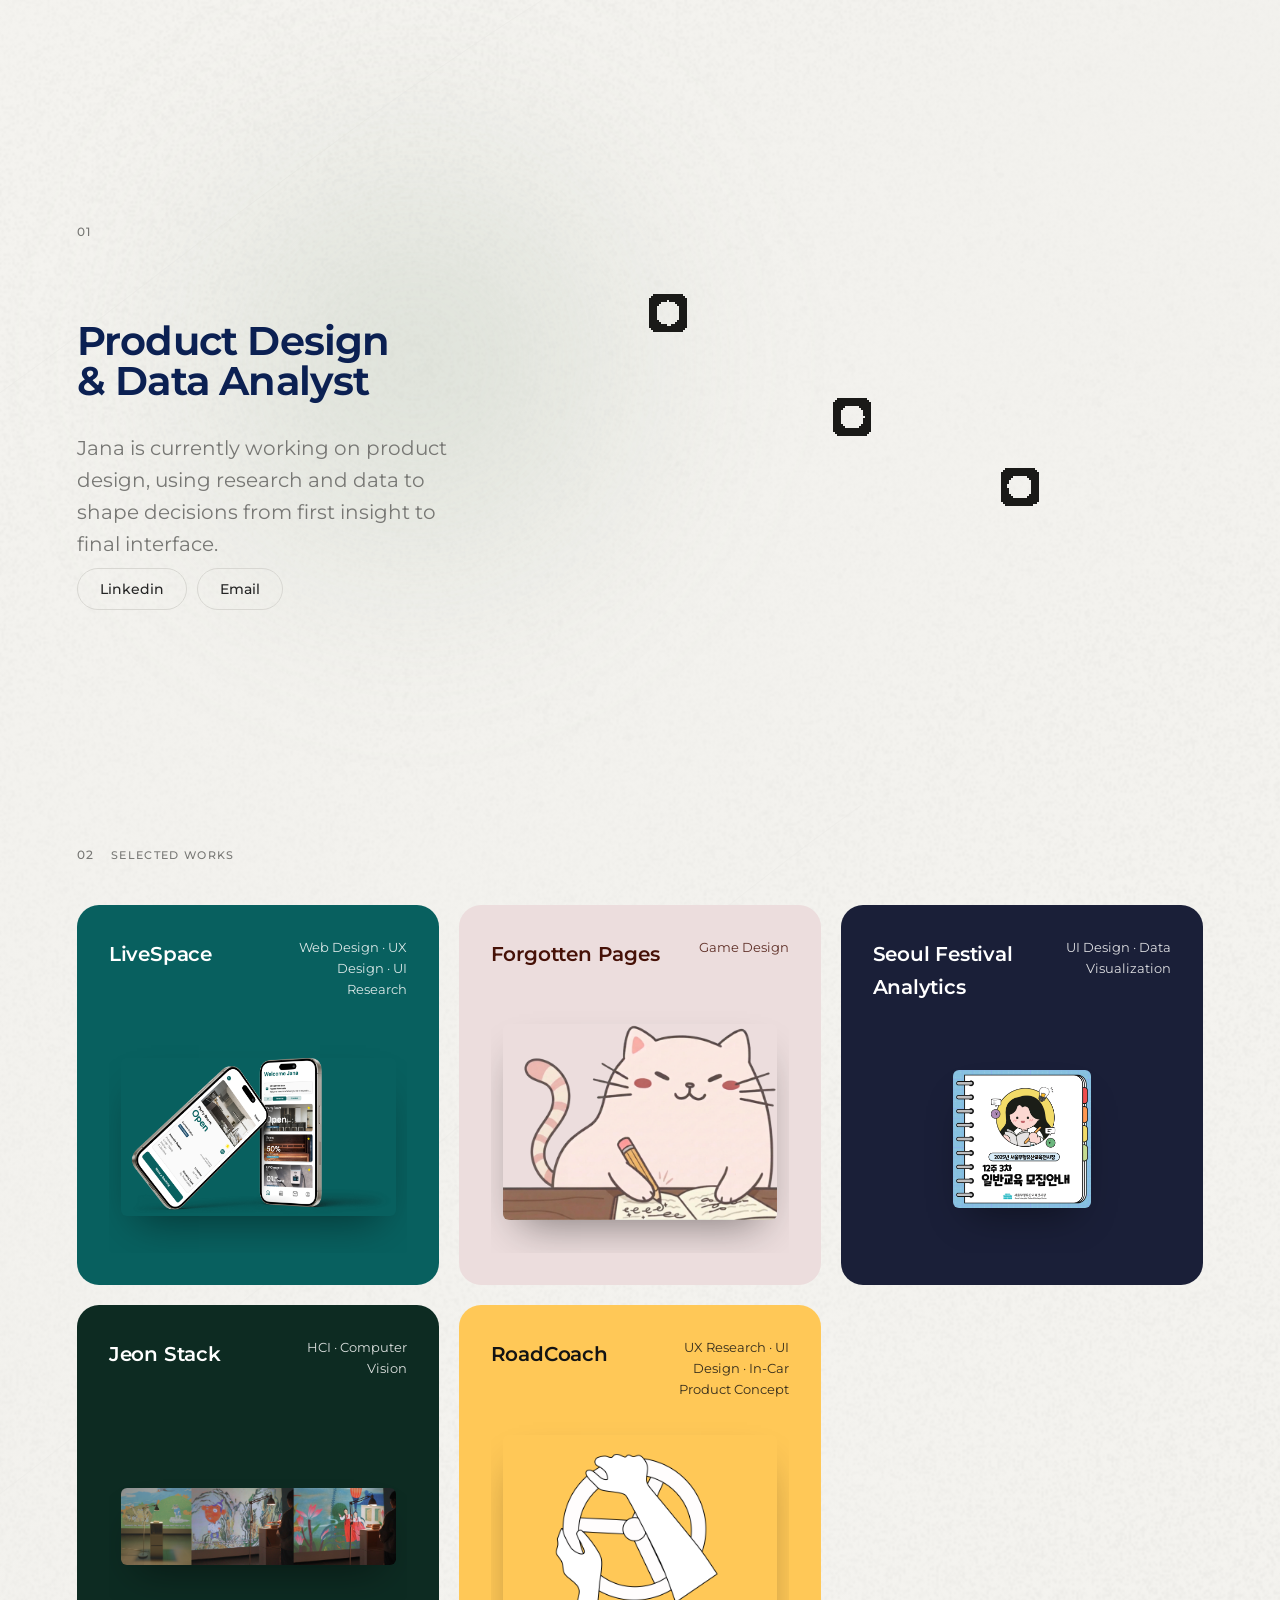
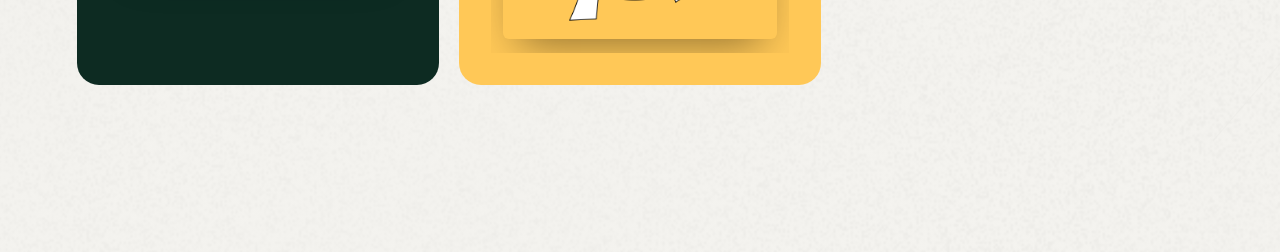
==== commit 3584cffc: "add project" ====
--- a/index.html
+++ b/index.html
@@ -15,19 +15,25 @@
 
     <!-- ── Hero ── -->
     <section class="hero">
-      <div class="hero__meta" data-reveal>
-        <span class="hero__index">01</span>
-        <span class="hero__name">Jana</span>
+      <div class="hero__content">
+        <div class="hero__meta" data-reveal>
+          <span class="hero__index">01</span>
+          <!-- <span class="hero__name">Jana</span> -->
+        </div>
+
+        <h1 class="hero__title" data-reveal="d1">Product Design<br>&amp; Data Analyst</h1>
+
+        <div class="hero__foot">
+          <p class="hero__bio" data-reveal="d2">Jana is currently working on product design, using research and data to shape decisions from first insight to final interface.</p>
+          <div class="hero__links" data-reveal="d2">
+            <a href="https://www.linkedin.com/in/jana-n-2a2355323/" class="pill-link" target="_blank" rel="noopener noreferrer">Linkedin</a>
+            <a href="mailto:thn@sfu.ca" class="pill-link" target="_blank" rel="noopener noreferrer">Email</a>
+          </div>
+        </div>
       </div>
 
-      <h1 class="hero__title" data-reveal="d1">Product Design<br>&amp; Data Analyst</h1>
-
-      <div class="hero__foot">
-        <p class="hero__bio" data-reveal="d2">Jana is currently working on product design, using research and data to shape decisions from first insight to final interface.</p>
-        <div class="hero__links" data-reveal="d2">
-          <a href="https://www.linkedin.com/in/jana-n-2a2355323/" class="pill-link" target="_blank" rel="noopener noreferrer">Linkedin</a>
-          <a href="mailto:thn@sfu.ca" class="pill-link" target="_blank" rel="noopener noreferrer">Email</a>
-        </div>
+      <div class="hero__pattern" aria-hidden="true">
+        <canvas id="turing-canvas" class="hero__pattern-canvas"></canvas>
       </div>
     </section>
 
@@ -95,6 +101,7 @@
 
   </main>
 
+  <script src="js/turingPattern.js" defer></script>
   <script src="js/main.js"></script>
 </body>
 </html>
--- a/css/home.css
+++ b/css/home.css
@@ -38,7 +38,34 @@
    HERO
 ───────────────────────────── */
 .hero {
-  padding-block: clamp(4rem, 11vw, 7.5rem) clamp(3rem, 6vw, 5rem);
+  display: flex;
+  align-items: stretch;
+  /* gap: clamp(2rem, 4vw, 4rem); */
+  min-height: min(100vh, 780px);
+  padding-block: clamp(4rem, 11vw, 8rem) clamp(3rem, 6vw, 6rem);
+}
+
+.hero__content {
+  flex: 0 0 clamp(22rem, 33vw, 33rem);
+  display: flex;
+  flex-direction: column;
+  justify-content: center;
+  /* align-content: center; */
+}
+
+.hero__pattern {
+  flex: 1;
+  position: relative;
+  overflow: hidden;
+  background: transparent;
+}
+
+.hero__pattern-canvas {
+  display: block;
+  width: 100%;
+  height: 100%;
+  image-rendering: pixelated;
+  image-rendering: crisp-edges;
 }
 
 .hero__meta {
@@ -73,7 +100,7 @@
   position: relative;
   font-family: var(--font-sans);
   font-weight: 650;
-  font-size: clamp(3rem, 8vw, 7.25rem);
+  font-size: clamp(2rem, 5vw, 2.5rem);
   line-height: 0.98;
   letter-spacing: -0.02em;
   color: var(--fontColor);
@@ -116,10 +143,9 @@
   display: flex;
   flex-direction: column;
   align-items: flex-start;
-  gap: 1.5rem;
-  margin-top: clamp(2.5rem, 7vw, 5rem);
-  padding-top: 1.75rem;
-  border-top: 1px solid var(--home-border);
+  gap: 0.5rem;
+  /* margin-top: clamp(2.5rem, 7vw, 5rem); */
+  padding-top: 0rem;
 }
 
 .hero__bio {
@@ -127,7 +153,8 @@
   font-size: clamp(1.0625rem, 1.6vw, 1.25rem);
   line-height: 1.6;
   color: var(--home-ink-2);
-  max-width: 34ch;
+  max-width: 30ch;
+  padding-top: 2rem;
 }
 
 .hero__links {
@@ -159,7 +186,7 @@
    SELECTED WORKS
 ───────────────────────────── */
 .work {
-  padding-block: clamp(1rem, 4vw, 2rem) clamp(6rem, 11vw, 9rem);
+  padding-block: clamp(2rem, 6vw, 4rem) clamp(9rem, 13vw, 11rem);
 }
 
 .work__head {
@@ -183,7 +210,7 @@
 
 .work-list {
   display: grid;
-  grid-template-columns: repeat(2, 1fr);
+  grid-template-columns: repeat(3, 1fr);
   gap: clamp(0.75rem, 1.5vw, 1.25rem);
 }
 
@@ -287,6 +314,19 @@
 @media (max-width: 768px) {
   html, body { overflow: auto; }
 
+  .hero {
+    flex-direction: column;
+    min-height: 0;
+  }
+
+  .hero__content {
+    flex: none;
+  }
+
+  .hero__pattern {
+    height: 340px;
+  }
+
   .hero__meta { margin-bottom: 2.25rem; }
 
   .work-list {
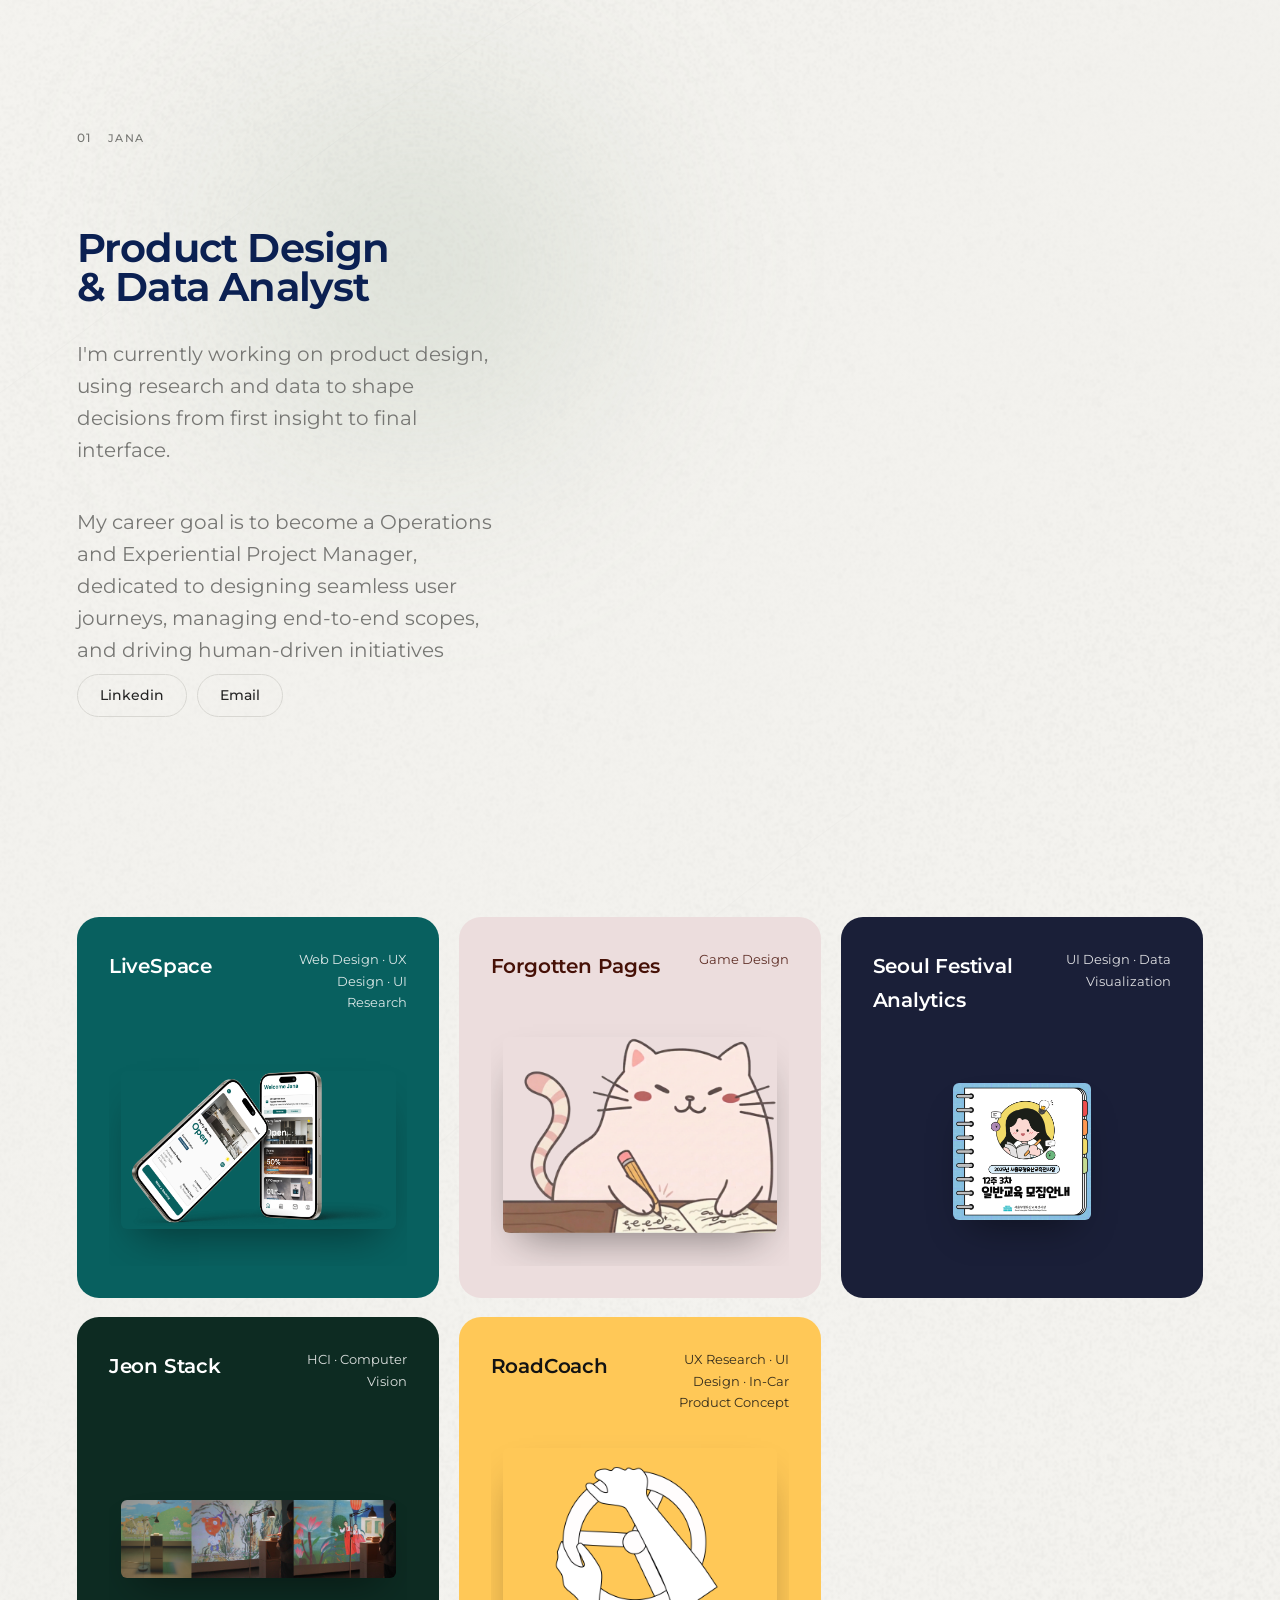
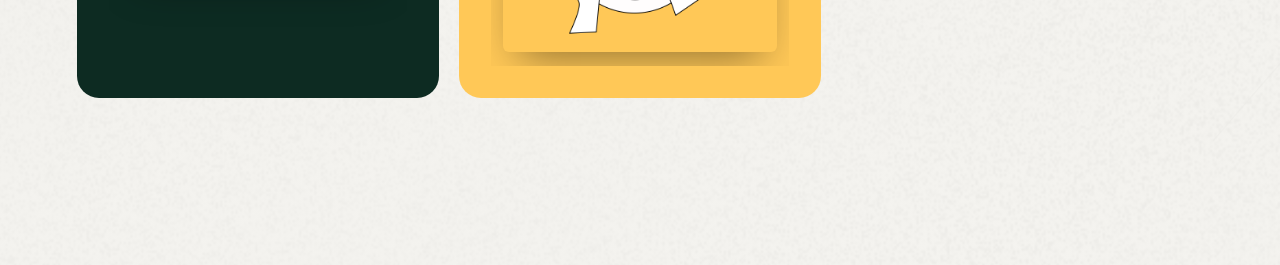
==== commit a7737bfb: "add project" ====
--- a/index.html
+++ b/index.html
@@ -18,13 +18,14 @@
       <div class="hero__content">
         <div class="hero__meta" data-reveal>
           <span class="hero__index">01</span>
-          <!-- <span class="hero__name">Jana</span> -->
+          <span class="label work__label">JANA</span>
         </div>
 
         <h1 class="hero__title" data-reveal="d1">Product Design<br>&amp; Data Analyst</h1>
 
         <div class="hero__foot">
-          <p class="hero__bio" data-reveal="d2">Jana is currently working on product design, using research and data to shape decisions from first insight to final interface.</p>
+          <p class="hero__bio" data-reveal="d2">I'm currently working on product design, using research and data to shape decisions from first insight to final interface.</p>
+          <p class="hero__bio" data-reveal="d2">My career goal is to become a Operations and Experiential Project Manager, dedicated to designing seamless user journeys, managing end-to-end scopes, and driving human-driven initiatives</p>
           <div class="hero__links" data-reveal="d2">
             <a href="https://www.linkedin.com/in/jana-n-2a2355323/" class="pill-link" target="_blank" rel="noopener noreferrer">Linkedin</a>
             <a href="mailto:thn@sfu.ca" class="pill-link" target="_blank" rel="noopener noreferrer">Email</a>
@@ -32,9 +33,9 @@
         </div>
       </div>
 
-      <div class="hero__pattern" aria-hidden="true">
+      <!-- <div class="hero__pattern" aria-hidden="true">
         <canvas id="turing-canvas" class="hero__pattern-canvas"></canvas>
-      </div>
+      </div> -->
     </section>
 
     <!-- ── Selected Works ── -->
--- a/css/home.css
+++ b/css/home.css
@@ -46,7 +46,7 @@
 }
 
 .hero__content {
-  flex: 0 0 clamp(22rem, 33vw, 33rem);
+  flex: 0 0 clamp(23rem, 33vw, 33rem);
   display: flex;
   flex-direction: column;
   justify-content: center;
@@ -69,31 +69,19 @@
 }
 
 .hero__meta {
-  display: grid;
-  grid-template-columns: 1fr auto 1fr;
+  display: flex;
   align-items: baseline;
+  gap: 1rem;
   margin-bottom: clamp(2.5rem, 7vw, 5rem);
 }
 
-.hero__index,
-.hero__name {
+.hero__index {
   font-family: var(--font-sans);
   font-size: 0.75rem;
   font-weight: 500;
   letter-spacing: 0.14em;
   text-transform: uppercase;
   color: var(--home-ink-2);
-}
-
-.hero__index { 
-  justify-self: start; 
-}
-
-.hero__name  { 
-  grid-column: 2; 
-  justify-self: center; 
-  position: relative; 
-  top: -5rem; 
 }
 
 .hero__title {
@@ -150,10 +138,10 @@
 
 .hero__bio {
   font-family: var(--font-sans);
-  font-size: clamp(1.0625rem, 1.6vw, 1.25rem);
+  font-size: clamp(1.1rem, 1.6vw, 1.25rem);
   line-height: 1.6;
   color: var(--home-ink-2);
-  max-width: 30ch;
+  max-width: 50ch;
   padding-top: 2rem;
 }
 
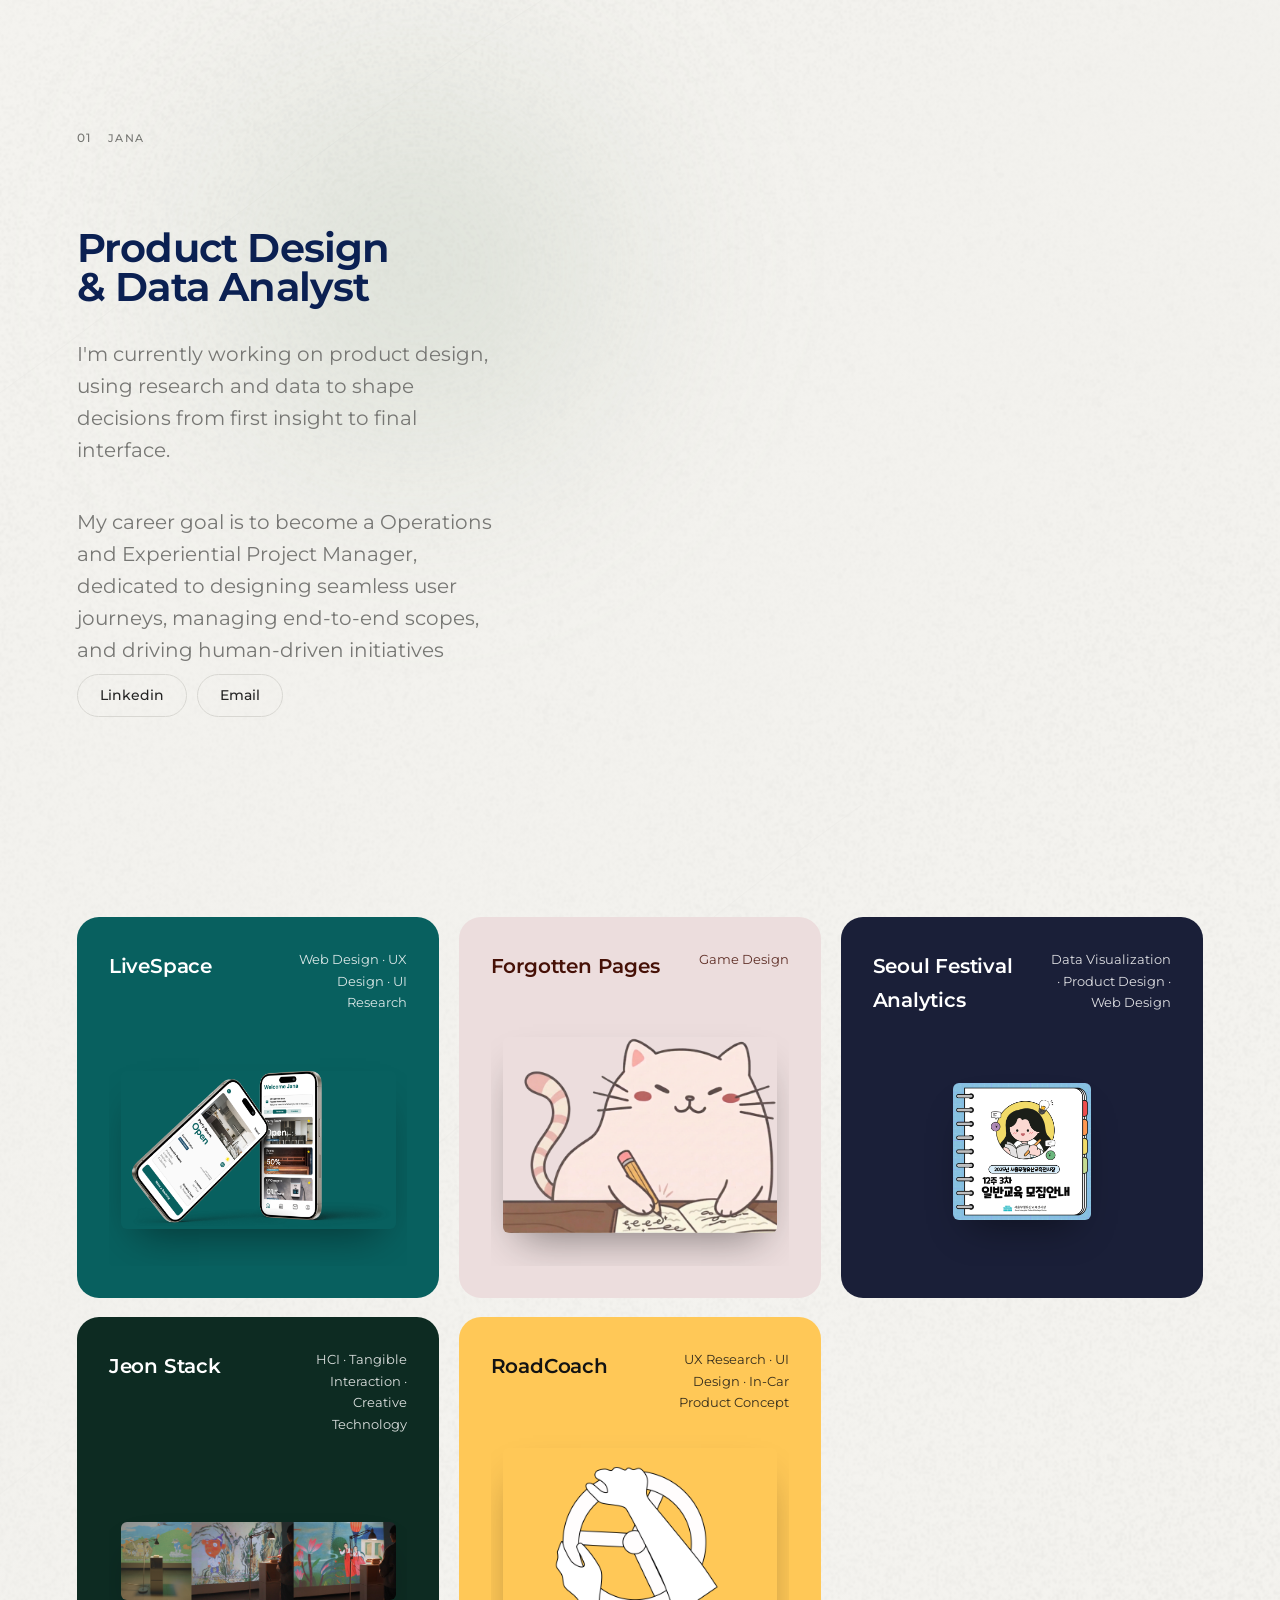
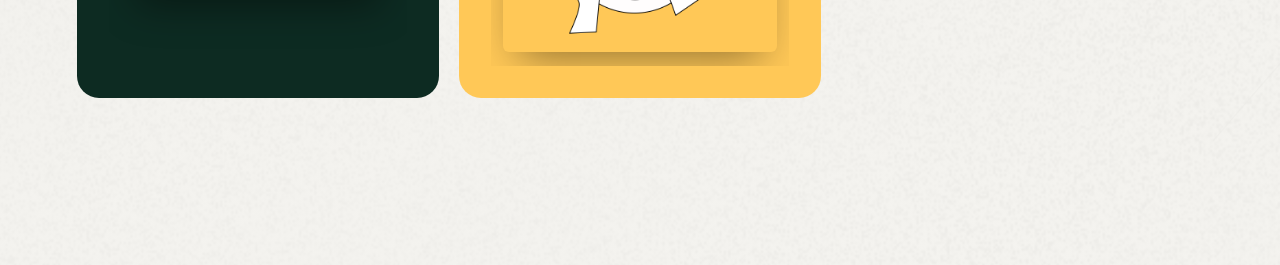
==== commit 42adb088: "add projects" ====
--- a/index.html
+++ b/index.html
@@ -70,7 +70,7 @@
         <a href="Project/SeoulFestivalAnalytics.html" class="work-item seoul-festival" data-reveal>
           <div class="work-item__head">
             <span class="work-item__title">Seoul Festival Analytics</span>
-            <span class="work-item__meta">UI Design · Data Visualization</span>
+            <span class="work-item__meta">Data Visualization · Product Design · Web Design</span>
           </div>
           <div class="work-item__media">
             <img src="assets/SeoulFestival/Cover.png" alt="Seoul Festival Analytics project preview" class="work-item__img_Seoul">
@@ -80,7 +80,7 @@
         <a href="Project/JeonStack.html" class="work-item jeon-stack" data-reveal>
           <div class="work-item__head">
             <span class="work-item__title">Jeon Stack</span>
-            <span class="work-item__meta">HCI · Computer Vision</span>
+            <span class="work-item__meta">HCI · Tangible Interaction · Creative Technology</span>
           </div>
           <div class="work-item__media">
             <img src="assets/JeonStack/F1.png" alt="Jeon Stack project preview" class="work-item__img">
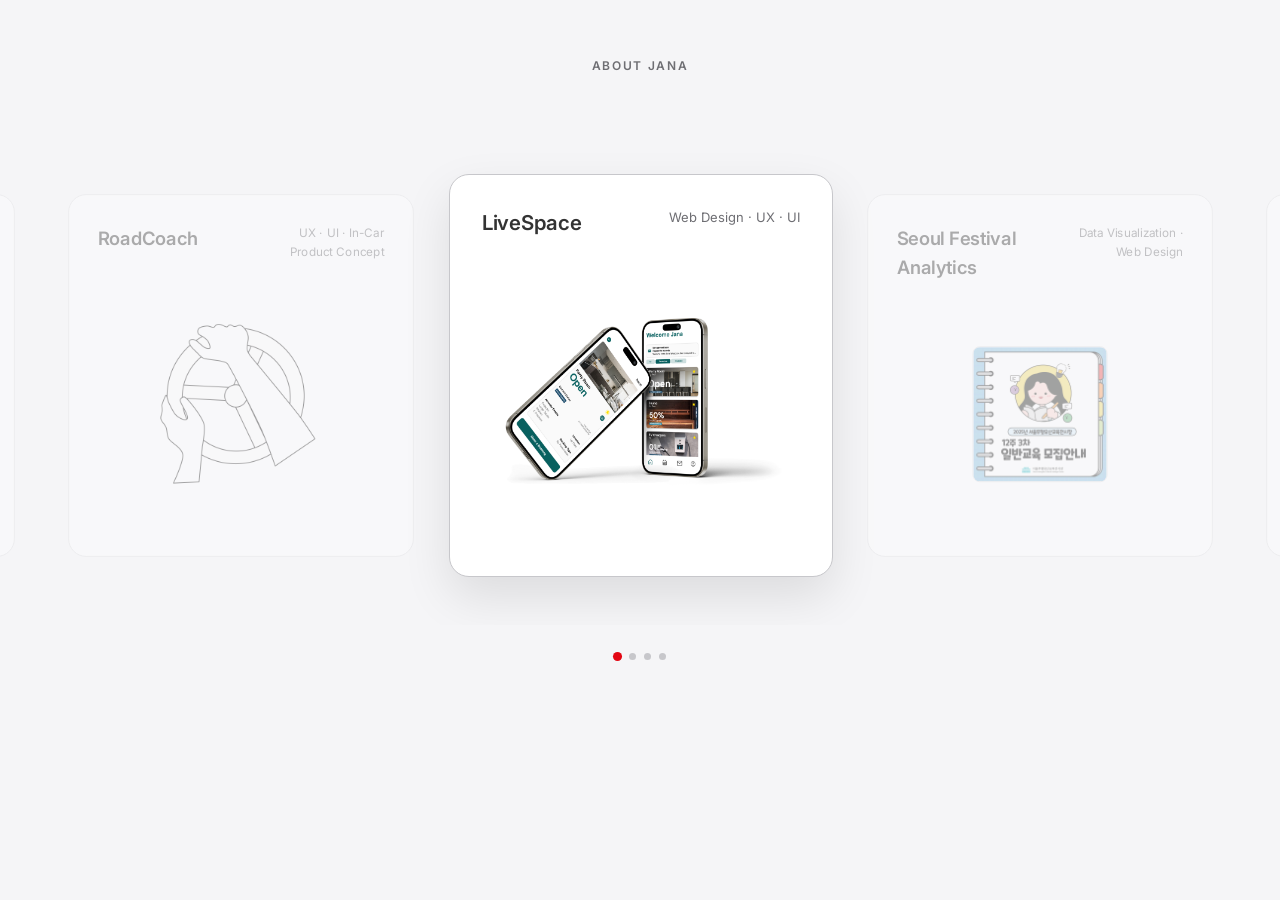
==== commit 0dda135c: "update projects" ====
--- a/index.html
+++ b/index.html
@@ -13,51 +13,40 @@
 
   <main class="home">
 
-    <!-- ── Hero ── -->
-    <section class="hero">
-      <div class="hero__content">
-        <div class="hero__meta" data-reveal>
-          <span class="hero__index">01</span>
-          <span class="label work__label">JANA</span>
-        </div>
-
-        <h1 class="hero__title" data-reveal="d1">Product Design<br>&amp; Data Analyst</h1>
-
-        <div class="hero__foot">
-          <p class="hero__bio" data-reveal="d2">I'm currently working on product design, using research and data to shape decisions from first insight to final interface.</p>
-          <p class="hero__bio" data-reveal="d2">My career goal is to become a Operations and Experiential Project Manager, dedicated to designing seamless user journeys, managing end-to-end scopes, and driving human-driven initiatives</p>
-          <div class="hero__links" data-reveal="d2">
-            <a href="https://www.linkedin.com/in/jana-n-2a2355323/" class="pill-link" target="_blank" rel="noopener noreferrer">Linkedin</a>
-            <a href="mailto:thn@sfu.ca" class="pill-link" target="_blank" rel="noopener noreferrer">Email</a>
-          </div>
-        </div>
-      </div>
-
-      <!-- <div class="hero__pattern" aria-hidden="true">
-        <canvas id="turing-canvas" class="hero__pattern-canvas"></canvas>
-      </div> -->
-    </section>
+    <!-- ── Masthead: name + the way in to About ── -->
+    <header class="home-head">
+      <!-- <a href="aboutme.html" class="home-head__mark">Jana</a> -->
+      <nav class="home-head__nav" aria-label="Primary">
+        <a href="aboutme.html" class="home-head__link">About Jana</a>
+      </nav>
+    </header>
 
     <!-- ── Selected Works ── -->
     <section class="work" id="work">
-      <div class="work__head" data-reveal>
-        <span class="work__index">02</span>
+      <!-- <div class="work__head">
+        <span class="work__index">01</span>
         <span class="label work__label">Selected Works</span>
-      </div>
+      </div> -->
 
-      <div class="work-list">
+      <div class="carousel" data-carousel>
+        <div class="carousel__viewport">
+          <div class="carousel__track">
 
-        <a href="Project/LiveSpace.html" class="work-item live-space" data-reveal>
+        <a href="Project/LiveSpace.html" class="work-item live-space">
           <div class="work-item__head">
             <span class="work-item__title">LiveSpace</span>
-            <span class="work-item__meta">Web Design · UX Design · UI Research</span>
+            <span class="work-item__meta">Web Design · UX · UI</span>
           </div>
           <div class="work-item__media">
             <img src="assets/LiveSpace/Landing.png" alt="LiveSpace project preview" class="work-item__img">
           </div>
+          <div class="work-item__detail">
+            <p class="work-item__desc">A mobile app giving building residents real-time visibility into shared amenities without leaving their unit.</p>
+            <span class="work-item__cta">View project &rarr;</span>
+          </div>
         </a>
 
-        <a href="Project/ForgottenPages.html" class="work-item forgotten-pages" data-reveal>
+        <!-- <a href="Project/ForgottenPages.html" class="work-item forgotten-pages">
           <div class="work-item__head">
             <span class="work-item__title">Forgotten Pages</span>
             <span class="work-item__meta">Game Design</span>
@@ -65,44 +54,64 @@
           <div class="work-item__media">
             <img src="assets/ForgottenPages/Cat.png" alt="Forgotten Pages project preview" class="work-item__img">
           </div>
-        </a>
+          <div class="work-item__detail">
+            <p class="work-item__desc">A puzzle exploration game about recovering a forgotten diary password through spatial exploration and object placement.</p>
+            <span class="work-item__cta">View project &rarr;</span>
+          </div>
+        </a> -->
 
-        <a href="Project/SeoulFestivalAnalytics.html" class="work-item seoul-festival" data-reveal>
+        <a href="Project/SeoulFestivalAnalytics.html" class="work-item seoul-festival">
           <div class="work-item__head">
             <span class="work-item__title">Seoul Festival Analytics</span>
-            <span class="work-item__meta">Data Visualization · Product Design · Web Design</span>
+            <span class="work-item__meta">Data Visualization · Web Design</span>
           </div>
           <div class="work-item__media">
             <img src="assets/SeoulFestival/Cover.png" alt="Seoul Festival Analytics project preview" class="work-item__img_Seoul">
           </div>
+          <div class="work-item__detail">
+            <p class="work-item__desc">A data-driven, interactive web experience that visualizes Seoul's cultural vibrancy through seasonal events, borough comparisons, and dynamic storytelling.</p>
+            <span class="work-item__cta">View project &rarr;</span>
+          </div>
         </a>
 
-        <a href="Project/JeonStack.html" class="work-item jeon-stack" data-reveal>
+        <a href="Project/JeonStack.html" class="work-item jeon-stack">
           <div class="work-item__head">
             <span class="work-item__title">Jeon Stack</span>
-            <span class="work-item__meta">HCI · Tangible Interaction · Creative Technology</span>
+            <span class="work-item__meta">Tangible Interaction · Computational Creativity</span>
           </div>
           <div class="work-item__media">
             <img src="assets/JeonStack/F1.png" alt="Jeon Stack project preview" class="work-item__img">
           </div>
+          <div class="work-item__detail">
+            <p class="work-item__desc">Turning Korean folktales into a hands-on storytelling system through physical book stacking and computer vision.</p>
+            <span class="work-item__cta">View project &rarr;</span>
+          </div>
         </a>
 
-        <a href="Project/TeslaCoaching.html" class="work-item tesla-coaching" data-reveal>
+        <a href="Project/TeslaCoaching.html" class="work-item tesla-coaching">
           <div class="work-item__head">
             <span class="work-item__title">RoadCoach</span>
-            <span class="work-item__meta">UX Research · UI Design · In-Car Product Concept</span>
+            <span class="work-item__meta">UX · UI · In-Car Product Concept</span>
           </div>
           <div class="work-item__media work-item__media--empty">
             <img src="assets/TeslaCoaching/Driving1.png" alt="RoadCoach project preview" class="work-item__img">
           </div>
+          <div class="work-item__detail">
+            <p class="work-item__desc">An AI co-coach built into the Tesla ecosystem that turns informal driving instruction in BC into structured, trackable progress, without taking the teaching out of the teacher's hands.</p>
+            <span class="work-item__cta">View project &rarr;</span>
+          </div>
         </a>
 
+          </div>
+        </div>
+
+        <div class="carousel__dots" aria-label="Choose a project"></div>
       </div>
     </section>
 
   </main>
 
-  <script src="js/turingPattern.js" defer></script>
   <script src="js/main.js"></script>
+  <script src="js/carousel.js" defer></script>
 </body>
 </html>
--- a/css/base.css
+++ b/css/base.css
@@ -5,69 +5,144 @@
    - Design tokens (CSS custom properties)
    - Reset & base element styles
    - Typography scale (.display, .h1, .h2, .h3, .label)
-   - Layout helpers (.container, .section, hr.divider)
+   - Layout helpers (.container, .grid-12, .section, hr.divider)
    - Scroll progress bar
    - Scroll reveal animation
+   ============================================================
+   DESIGN SYSTEM — Apple × Swiss
+   Near-monochrome surface, one functional accent (Swiss red),
+   a single grotesque type family, and a visible 12-column grid.
    ============================================================ */
 
-@import url('https://fonts.googleapis.com/css2?family=Montserrat:ital,wght@0,100;0,300;0,400;0,500;0,600;0,700;0,900;1,400;1,700&display=swap');
+@import url('https://fonts.googleapis.com/css2?family=Inter:ital,wght@0,300;0,400;0,500;0,600;0,700;0,800;1,400&display=swap');
 
 /* ---- Design Tokens ---- */
 :root {
-  /* Colors */
-  /* --white:     #f6e2d6; */
-  --outer:  #F4F3EF;
-  --off-white: #F8F7F5;
-  --surface:   #F2F1EF;
-  --border:    #E5E4E1;
-  --ink-1:     #F9F6EE;   /* headings, high-contrast text */
-  --ink-2:     #6B6966;   /* body text */
-  --ink-3:     #A8A6A3;   /* labels, metadata, placeholders */
-
-  /* Fonts Color */
-  --fontColor: #0b2052;
+  /* Surface — the ground sits apart from the white cards so the
+     card stack reads as depth without using any color */
+  --outer:     #F5F5F7;
+  --off-white: #F5F5F7;
+  --bg:        #F5F5F7;
+  --surface:   #FFFFFF;
+  --surface-2: #F0F0F2;
+  --border:    #DEDEE1;
+  --border-strong: #C7C7CB;
+
+  /* Card stack — grey while a project waits behind,
+     returning to --surface when brought to the front.
+     Ramps light-to-dark going back, so the nearest strip
+     reads closest to the active white card. */
+  --peek-1: #D7D7DE;   /* furthest back */
+  --peek-2: #DDDDE3;
+  --peek-3: #E3E3E8;
+  --peek-4: #E9E9ED;   /* nearest the active card */
+
+  /* Ink */
+  --ink-1:     #333333;   /* headings, high-contrast text */
+  --ink-2:     #6E6E73;   /* body / secondary text */
+  --ink-3:     #9A9AA0;   /* labels, metadata, placeholders */
+  --white:     #FFFFFF;
+
+  /* The one accent — used only for links, active states, key CTAs */
+  --accent:       #E30613;
+  --accent-hover: #B8040D;
+
+  /* Legacy alias kept for older declarations */
+  --fontColor: var(--ink-1);
 
   /* Fonts */
-  --font-serif: 'Montserrat', Georgia, serif;
-  --font-sans:  'Montserrat', system-ui, -apple-system, sans-serif;
+  --font-serif: var(--font-sans);
+  --font-sans:  'Inter', -apple-system, BlinkMacSystemFont, 'Helvetica Neue', Arial, sans-serif;
 
   /* Easing */
   --ease:     cubic-bezier(0.25, 0.1, 0.25, 1);
   --ease-out: cubic-bezier(0.0, 0.0, 0.2, 1);
 
-  /* Durations */
-  --t-fast:   150ms;
-  --t-base:   250ms;
-  --t-slow:   400ms;
-  --t-slower: 600ms;
+  /* Durations — kept short and purposeful, no decorative motion */
+  --t-fast:   140ms;
+  --t-base:   220ms;
+  --t-slow:   320ms;
+  --t-slower: 420ms;
 
   /* Layout */
   --max-w:  1200px;
   --gutter: clamp(1.25rem, 4vw, 2.5rem);
 
-  --background-fp-card: #ECDDDD;
-  --background-js-card: #0d2b22;
-  --background-ls-card: #08605F;
-  --background-sf-card: #1a1f38;
-  --background-tc-card: rgb(255, 200, 87);
-
-  --font-color-fp: rgba(70, 17, 7);
-  --font-color-js: rgba(255, 255, 255);
-  --font-color-ls: rgb(255, 255, 255);
-  --font-color-sf: rgba(255, 255, 255);
-  --font-color-tc: rgb(19, 19, 19);
-
-  --font-size-base: 1.125rem;
-
-  --next-label: #0b2052;
-  --next-link: #00123a;
-  --next-hover-link: #173f9f;
-
-  /* Close Button */
-  --close-button: rgba(15, 10, 74, 0.5);
-  --close-button-text: rgba(255, 255, 255);
-  --close-hover-button-text: rgba(255, 255, 255);
-  --close-hover-button-bg: rgba(15, 10, 74, 0.75);
+  /* Breathing room between the case-study card and the viewport edge —
+     the card runs nearly full-bleed, the inset just keeps it reading
+     as a card sitting on the ground */
+  --card-inset: clamp(0.75rem, 1.5vw, 1.5rem);
+
+  /* The single inner margin of the case-study card. Every block
+     inside the card — hero, sections, media — starts at this edge,
+     so the whole page shares one left column line. */
+  --card-pad: clamp(1.5rem, 4.5vw, 5.5rem);
+
+  /* Body copy is centred on screen. The column's left edge sits
+     half a measure back from the middle of the viewport, so the
+     text block lands in the centre while the big project title
+     stays out on the card's left column line.
+     Widen --body-measure to push the column left, narrow it to
+     push right. */
+  --body-measure: 40rem;
+  --body-indent: max(
+    0rem,
+    calc((100vw - var(--body-measure)) / 2 - var(--card-inset) - var(--card-pad))
+  );
+
+  /* Section rules read as structure, so they sit a step darker
+     than the hairline borders used on cards and media frames. */
+  --rule-color: #BFBFC6;
+
+  /* How far a section rule runs. Matched to the body measure —
+     a full-bleed hairline reads as a page break, not a section
+     break, and leaves a long tail of empty rule past the text. */
+  --rule-w: 72ch;
+
+  /* Spacing scale */
+  --space-1: 0.5rem;
+  --space-2: 1rem;
+  --space-3: 1.5rem;
+  --space-4: 2rem;
+  --space-5: 3rem;
+  --space-6: 4rem;
+  --space-7: 6rem;
+  --space-8: 8rem;
+
+  /* Radii */
+  --radius-sm: 8px;
+  --radius-md: 14px;
+  --radius-lg: 20px;
+
+  /* Shadows — soft, neutral, never colored */
+  --shadow-sm: 0 8px 24px rgba(0, 0, 0, 0.06);
+  --shadow-md: 0 20px 48px rgba(0, 0, 0, 0.10);
+
+  /* All per-project "brand card" colors now converge on the shared surface */
+  --background-fp-card: var(--surface);
+  --background-js-card: var(--surface);
+  --background-ls-card: var(--surface);
+  --background-sf-card: var(--surface);
+  --background-tc-card: var(--surface);
+
+  --font-color-fp: var(--ink-1);
+  --font-color-js: var(--ink-1);
+  --font-color-ls: var(--ink-1);
+  --font-color-sf: var(--ink-1);
+  --font-color-tc: var(--ink-1);
+
+  --font-size-base: 1.0625rem;
+
+  --next-label: var(--ink-3);
+  --next-link:  var(--ink-1);
+  --next-hover-link: var(--accent);
+
+  /* Close button — neutral utility control, not an accent surface */
+  --close-button:            transparent;
+  --close-button-border:     var(--border-strong);
+  --close-button-text:       var(--ink-1);
+  --close-hover-button-text: var(--white);
+  --close-hover-button-bg:   var(--ink-1);
 }
 
 /* ---- Reset ---- */
@@ -86,9 +161,9 @@
 body {
   font-family: var(--font-sans);
   font-size: 1rem;
-  line-height: 1.65;
+  line-height: 1.6;
   color: var(--ink-2);
-  background-color: var(--white);
+  background-color: var(--bg);
 }
 
 img, svg  { display: block; max-width: 100%; }
@@ -97,7 +172,7 @@
 ul, ol    { list-style: none; }
 
 :focus-visible {
-  outline: 2px solid var(--ink-1);
+  outline: 2px solid var(--accent);
   outline-offset: 3px;
   border-radius: 3px;
 }
@@ -117,7 +192,7 @@
 /* ---- Scroll Reveal ---- */
 [data-reveal] {
   opacity: 0;
-  transform: translateY(20px);
+  transform: translateY(14px);
   transition:
     opacity var(--t-slow) var(--ease-out),
     transform var(--t-slow) var(--ease-out);
@@ -129,42 +204,45 @@
 }
 
 /* Stagger delays — use data-reveal="d1", "d2", "d3", "d4" */
-[data-reveal="d1"] { transition-delay: 80ms; }
-[data-reveal="d2"] { transition-delay: 160ms; }
-[data-reveal="d3"] { transition-delay: 240ms; }
-[data-reveal="d4"] { transition-delay: 320ms; }
-
-/* ---- Typography Scale ---- */
+[data-reveal="d1"] { transition-delay: 60ms; }
+[data-reveal="d2"] { transition-delay: 120ms; }
+[data-reveal="d3"] { transition-delay: 180ms; }
+[data-reveal="d4"] { transition-delay: 240ms; }
+
+/* ---- Typography Scale ----
+   Swiss-disciplined: a small number of confident sizes, tight
+   leading, controlled tracking. Everything else varies only by
+   weight and color. ---- */
 .display {
-  font-family: var(--font-serif);
-  font-size: clamp(3rem, 6.5vw, 7rem);
-  font-weight: 400;
-  line-height: 1.04;
+  font-family: var(--font-sans);
+  font-size: clamp(3rem, 7vw, 7.5rem);
+  font-weight: 700;
+  line-height: 0.98;
   letter-spacing: -0.02em;
   color: var(--ink-1);
 }
 
-/* Italic variant — use <em> inside .display or standalone */
 .display em,
 .display-italic {
-  font-style: italic;
-  font-family: var(--font-serif);
+  font-style: normal;
+  font-weight: 400;
+  font-family: var(--font-sans);
 }
 
 .h1 {
-  font-family: var(--font-serif);
+  font-family: var(--font-sans);
   font-size: clamp(2.25rem, 4vw, 3.75rem);
-  font-weight: 400;
-  line-height: 1.1;
-  letter-spacing: -0.015em;
+  font-weight: 700;
+  line-height: 1.06;
+  letter-spacing: -0.02em;
   color: var(--ink-1);
 }
 
 .h2 {
-  font-family: var(--font-serif);
+  font-family: var(--font-sans);
   font-size: clamp(1.625rem, 2.75vw, 2.375rem);
-  font-weight: 400;
-  line-height: 1.2;
+  font-weight: 600;
+  line-height: 1.15;
   letter-spacing: -0.01em;
   color: var(--ink-1);
 }
@@ -172,7 +250,7 @@
 .h3 {
   font-family: var(--font-sans);
   font-size: 1.0625rem;
-  font-weight: 500;
+  font-weight: 600;
   line-height: 1.4;
   color: var(--ink-1);
 }
@@ -182,10 +260,31 @@
   display: block;
   font-family: var(--font-sans);
   font-size: 0.6875rem;
-  font-weight: 500;
-  letter-spacing: 0.12em;
+  font-weight: 600;
+  letter-spacing: 0.14em;
   text-transform: uppercase;
   color: var(--ink-3);
+}
+
+/* ---- Pill link ---- */
+/* Outlined contact/CTA link. Used on the home masthead and About page. */
+.pill-link {
+  display: inline-block;
+  padding: 0.55rem 1.375rem;
+  border: 1px solid var(--border-strong);
+  border-radius: 100px;
+  font-family: var(--font-sans);
+  font-size: 0.875rem;
+  font-weight: 500;
+  color: var(--ink-1);
+  text-decoration: none;
+  transition: background var(--t-base) var(--ease), color var(--t-base) var(--ease), border-color var(--t-base) var(--ease);
+}
+
+.pill-link:hover {
+  background: var(--accent);
+  border-color: var(--accent);
+  color: var(--white);
 }
 
 /* ---- Layout ---- */
@@ -194,6 +293,13 @@
   margin-inline: auto;
 }
 
+/* Visible 12-column modular grid — the Swiss structural backbone */
+.grid-12 {
+  display: grid;
+  grid-template-columns: repeat(12, 1fr);
+  column-gap: var(--gutter);
+}
+
 /* Standard vertical section padding */
 .section {
   padding-block: clamp(4rem, 8vw, 8rem);
@@ -207,3 +313,100 @@
   border: none;
   border-top: 1px solid var(--border);
 }
+
+/* Narrow screens have no room to hang a label — body returns flush */
+@media (max-width: 900px) {
+  :root { --body-indent: 0rem; }
+}
+
+/* ============================================================
+   SCROLL-TO-ADVANCE — the case-study pull gesture
+   ============================================================
+   Driven by js/projectStack.js, which writes --pull (0 → 1) and
+   --pull-y onto the root as you keep scrolling up at the top of
+   a project page. No transitions on the pull itself — the JS
+   drives it per frame, including the spring back.
+   ============================================================ */
+
+:root {
+  --pull: 0;
+  --pull-y: 0px;
+}
+
+/* stop the browser's own overscroll bounce fighting the gesture */
+body { overscroll-behavior-y: contain; }
+
+.ls-main, .fp-main, .js-main, .sf-main, .tc-main {
+  transform: translate3d(0, var(--pull-y), 0);
+  will-change: transform;
+}
+
+/* the strips are decoration now — the gesture replaced the click */
+.ls-peek-card, .fp-peek-card, .js-peek-card, .sf-peek-card, .tc-peek-card {
+  pointer-events: none;
+  cursor: default;
+}
+
+/* commit: the card assembly clears out, then the next project loads */
+body.stack-committing .ls-main,
+body.stack-committing .fp-main,
+body.stack-committing .js-main,
+body.stack-committing .sf-main,
+body.stack-committing .tc-main {
+  transition: transform 400ms cubic-bezier(0.4, 0, 1, 1), opacity 400ms var(--ease);
+  transform: translate3d(0, 55vh, 0);
+  opacity: 0;
+}
+
+/* ---- Pull indicator ---- */
+.stack-pull {
+  position: fixed;
+  top: 0; left: 0; right: 0;
+  height: 104px;
+  display: flex;
+  flex-direction: column;
+  align-items: center;
+  justify-content: center;
+  gap: 0.5rem;
+  pointer-events: none;
+  z-index: 1;
+  opacity: clamp(0, calc(var(--pull) * 2.4 - 0.3), 1);
+}
+
+.stack-pull__label {
+  font-family: var(--font-sans);
+  font-size: 0.6875rem;
+  font-weight: 600;
+  letter-spacing: 0.14em;
+  text-transform: uppercase;
+  color: var(--ink-2);
+}
+
+.stack-pull__track {
+  width: 132px;
+  height: 2px;
+  background: var(--border);
+  overflow: hidden;
+}
+
+.stack-pull__fill {
+  display: block;
+  height: 100%;
+  width: calc(var(--pull) * 100%);
+  background: var(--ink-1);
+}
+
+.stack-pull__hint {
+  font-family: var(--font-sans);
+  font-size: 0.625rem;
+  letter-spacing: 0.1em;
+  text-transform: uppercase;
+  color: var(--ink-3);
+  /* only surfaces once you are most of the way there */
+  opacity: clamp(0, calc(var(--pull) * 3 - 1.7), 1);
+}
+
+/* armed — the one moment the accent earns its place */
+.stack-pull.is-armed .stack-pull__fill  { background: var(--accent); }
+.stack-pull.is-armed .stack-pull__label { color: var(--accent); }
+.stack-pull.is-armed .stack-pull__hint  { opacity: 0; }
--- a/css/home.css
+++ b/css/home.css
@@ -1,31 +1,22 @@
 /* ============================================================
-   HOME — Soft Swiss / Contemporary Editorial
+   HOME — Apple × Swiss
    ============================================================
-   Palette + layout are scoped to the homepage only (these tokens
-   are declared here, not in base.css, so other pages keep their
-   own dark theme untouched).
+   Flat off-white ground, one 12-column grid, one accent used
+   only on the primary CTAs. No decorative animation — entrance
+   motion comes solely from the shared [data-reveal] fade/rise.
    ============================================================ */
 
 :root {
-  --home-bg:      #F4F3EF;
-  --home-ink:     #252525;
-  --home-ink-2:   #777774;
-  --home-border:  #D8D7D2;
-  --home-sage:    #A7B8A3;
-  --home-gutter:  clamp(1.5rem, 6vw, 5rem);
+  --home-gutter: clamp(1.5rem, 6vw, 5rem);
 }
 
 html, body {
   overflow-x: hidden;
-  background: var(--home-bg);
+  background: var(--bg);
 }
 
 body {
-  color: var(--home-ink);
-  background-image:
-    linear-gradient(rgba(244, 243, 239, 0.95), rgba(244, 243, 239, 0.95)),
-    url(../assets/World/texture.png);
-  background-repeat: no-repeat, repeat;
+  color: var(--ink-1);
 }
 
 .home {
@@ -35,146 +26,59 @@
 }
 
 /* ─────────────────────────────
-   HERO
+   MASTHEAD
+   The work leads the page now, so the top carries only the
+   name and the way through to About.
 ───────────────────────────── */
-.hero {
-  display: flex;
-  align-items: stretch;
-  /* gap: clamp(2rem, 4vw, 4rem); */
-  min-height: min(100vh, 780px);
-  padding-block: clamp(4rem, 11vw, 8rem) clamp(3rem, 6vw, 6rem);
-}
-
-.hero__content {
-  flex: 0 0 clamp(23rem, 33vw, 33rem);
-  display: flex;
-  flex-direction: column;
+.home-head {
+  display: flex;
+  align-items: baseline;
   justify-content: center;
-  /* align-content: center; */
-}
-
-.hero__pattern {
-  flex: 1;
-  position: relative;
-  overflow: hidden;
-  background: transparent;
-}
-
-.hero__pattern-canvas {
-  display: block;
-  width: 100%;
-  height: 100%;
-  image-rendering: pixelated;
-  image-rendering: crisp-edges;
-}
-
-.hero__meta {
-  display: flex;
-  align-items: baseline;
   gap: 1rem;
-  margin-bottom: clamp(2.5rem, 7vw, 5rem);
-}
-
-.hero__index {
+  padding-block: clamp(2rem, 5vw, 3.5rem) clamp(2rem, 5vw, 3rem);
+}
+
+.home-head__mark {
   font-family: var(--font-sans);
   font-size: 0.75rem;
-  font-weight: 500;
+  font-weight: 600;
   letter-spacing: 0.14em;
   text-transform: uppercase;
-  color: var(--home-ink-2);
-}
-
-.hero__title {
-  position: relative;
-  font-family: var(--font-sans);
-  font-weight: 650;
-  font-size: clamp(2rem, 5vw, 2.5rem);
-  line-height: 0.98;
-  letter-spacing: -0.02em;
-  color: var(--fontColor);
-  max-width: 22ch;
-  opacity: 0;
-  transform: translateX(-120px);
-  animation: heroTitleIn 2.2s cubic-bezier(0.3, 0.8, 0.3, 1) forwards;
-  animation-delay: 0.3s;
-}
-
-@keyframes heroTitleIn {
-  to {
-    opacity: 1;
-    transform: translateX(0);
-  }
-}
-
-.hero__title::before {
-  content: "";
-  position: absolute;
-  width: 600px;
-  height: 600px;
-  background: radial-gradient(circle, rgba(167, 184, 163, 0.35), transparent 70%);
-  top: 50%;
-  left: 80%;
-  transform: translate(-50%, -50%);
-  filter: blur(80px);
-  animation: floatGlow 30s ease-in-out infinite;
-  pointer-events: none;
-  z-index: -1;
-}
-
-@keyframes floatGlow {
-  0%   { transform: translate(-50%, -85%) scale(0.9); animation-timing-function: ease-in; }
-  50%  { transform: translate(-50%, -50%) scale(1.08); animation-timing-function: ease-in-out; }
-  100% { transform: translate(-50%, -85%) scale(0.9); }
-}
-
-.hero__foot {
-  display: flex;
-  flex-direction: column;
-  align-items: flex-start;
-  gap: 0.5rem;
-  /* margin-top: clamp(2.5rem, 7vw, 5rem); */
-  padding-top: 0rem;
-}
-
-.hero__bio {
-  font-family: var(--font-sans);
-  font-size: clamp(1.1rem, 1.6vw, 1.25rem);
-  line-height: 1.6;
-  color: var(--home-ink-2);
-  max-width: 50ch;
-  padding-top: 2rem;
-}
-
-.hero__links {
-  display: flex;
-  gap: 0.625rem;
-  flex-shrink: 0;
-}
-
-.pill-link {
-  display: inline-block;
-  padding: 0.55rem 1.375rem;
-  border: 1px solid var(--home-border);
-  border-radius: 100px;
-  font-family: var(--font-sans);
-  font-size: 0.875rem;
-  font-weight: 500;
-  color: var(--home-ink);
+  color: var(--ink-2);
   text-decoration: none;
-  transition: background var(--t-base) var(--ease), color var(--t-base) var(--ease), border-color var(--t-base) var(--ease);
-}
-
-.pill-link:hover {
-  background: var(--home-ink);
-  border-color: var(--home-ink);
-  color: var(--home-bg);
+  padding-bottom: 2px;
+  border-bottom: 1px solid transparent;
+  transition: color var(--t-fast) var(--ease), border-color var(--t-fast) var(--ease);
+}
+
+.home-head__nav {
+  display: flex;
+  gap: 1.5rem;
+}
+
+.home-head__link {
+  font-family: var(--font-sans);
+  font-size: 0.75rem;
+  font-weight: 600;
+  letter-spacing: 0.14em;
+  text-transform: uppercase;
+  color: var(--ink-2);
+  text-decoration: none;
+  padding-bottom: 2px;
+  border-bottom: 1px solid transparent;
+  transition: color var(--t-fast) var(--ease), border-color var(--t-fast) var(--ease);
+}
+
+.home-head__link:hover {
+  color: var(--accent);
+  border-bottom-color: var(--accent);
 }
 
 /* ─────────────────────────────
    SELECTED WORKS
 ───────────────────────────── */
 .work {
-  padding-block: clamp(2rem, 6vw, 4rem) clamp(9rem, 13vw, 11rem);
+  padding-block: 0 clamp(9rem, 13vw, 11rem);
 }
 
 .work__head {
@@ -182,24 +86,144 @@
   align-items: baseline;
   gap: 1rem;
   margin-bottom: clamp(1.5rem, 4vw, 2.5rem);
+  padding-top: clamp(1.5rem, 4vw, 2.5rem);
 }
 
 .work__index {
   font-family: var(--font-sans);
   font-size: 0.75rem;
-  font-weight: 500;
+  font-weight: 600;
   letter-spacing: 0.14em;
-  color: var(--home-ink-2);
+  color: var(--ink-3);
 }
 
 .work__label {
-  color: var(--home-ink-2) !important;
-}
-
-.work-list {
-  display: grid;
-  grid-template-columns: repeat(3, 1fr);
-  gap: clamp(0.75rem, 1.5vw, 1.25rem);
+  color: var(--ink-3) !important;
+}
+
+/* ─────────────────────────────
+   CAROUSEL
+   Centre-snapping scroller: the project in the middle of the
+   screen leads, its neighbours peek in either side, dimmed and
+   scaled back. Full-bleed so "centre" means centre of the
+   screen, not centre of the padded column.
+───────────────────────────── */
+.carousel {
+  --slide-w: clamp(260px, 30vw, 420px);
+  margin-inline: calc(50% - 50vw);
+}
+
+.carousel__viewport {
+  position: relative;
+}
+
+.carousel__track {
+  display: flex;
+  gap: clamp(0.5rem, 1.2vw, 1rem);
+  overflow-x: auto;
+  overscroll-behavior-x: contain;
+  scroll-snap-type: x mandatory;
+  scroll-behavior: smooth;
+  /* half a viewport minus half a slide, so the first and last
+     can still reach the middle */
+  padding-inline: calc(50% - var(--slide-w) / 2);
+  padding-block: clamp(1.5rem, 4vw, 3rem);
+  scrollbar-width: none;
+}
+
+.carousel__track::-webkit-scrollbar { display: none; }
+
+.carousel .work-item {
+  flex: 0 0 var(--slide-w);
+  scroll-snap-align: center;
+  opacity: 0.38;
+  transform: scale(0.9);
+  transition:
+    opacity var(--t-slow) var(--ease),
+    transform var(--t-slow) var(--ease),
+    border-color var(--t-slow) var(--ease),
+    box-shadow var(--t-slow) var(--ease);
+}
+
+.carousel .work-item.is-active {
+  opacity: 1;
+  transform: scale(1);
+  box-shadow: var(--shadow-md);
+  border-color: var(--border-strong);
+}
+
+/* Hovering any card brings it out of the dim and holds the carousel.
+   The lift has to carry the scale with it, or hovering would snap the
+   active card back to full size. */
+.carousel .work-item:hover {
+  opacity: 1;
+  transform: scale(0.95) translateY(-4px);
+  border-color: var(--border-strong);
+  box-shadow: var(--shadow-md);
+}
+
+.carousel .work-item.is-active:hover { transform: scale(1) translateY(-4px); }
+
+/* ---- the detail panel that replaces the artwork on hover ---- */
+.work-item__detail {
+  position: absolute;
+  inset: 0;
+  /* above the artwork (also z-index 1, but earlier in the DOM) and
+     below .work-item__head, so the project title stays readable */
+  z-index: 1;
+  background: var(--surface);
+  border-radius: inherit;
+  padding: clamp(1.5rem, 2.5vw, 2.25rem);
+  display: flex;
+  flex-direction: column;
+  justify-content: flex-end;
+  gap: 0.75rem;
+  opacity: 0;
+  pointer-events: none;
+  transition: opacity var(--t-base) var(--ease);
+}
+
+.work-item:hover .work-item__detail { opacity: 1; }
+
+.work-item__desc {
+  font-size: var(--font-size-base);
+  line-height: 1.55;
+  color: var(--ink-2);
+  margin: 0;
+}
+
+.work-item__cta {
+  font-size: 0.6875rem;
+  font-weight: 600;
+  letter-spacing: 0.12em;
+  text-transform: uppercase;
+  color: var(--accent);
+}
+
+
+/* ---- dots ---- */
+.carousel__dots {
+  display: flex;
+  justify-content: center;
+  gap: 0.5rem;
+  margin-top: clamp(1rem, 2.5vw, 1.75rem);
+}
+
+.carousel__dot {
+  width: 7px;
+  height: 7px;
+  padding: 0;
+  border-radius: 50%;
+  background: var(--border-strong);
+  transition: background var(--t-fast) var(--ease), transform var(--t-fast) var(--ease);
+}
+
+.carousel__dot:hover { background: var(--ink-3); }
+
+/* the one place the accent earns its keep here: which project you are on */
+.carousel__dot.is-active {
+  background: var(--accent);
+  transform: scale(1.3);
 }
 
 .work-item {
@@ -207,34 +231,20 @@
   display: flex;
   flex-direction: column;
   aspect-ratio: 1 / 1.05;
-  border-radius: 22px;
+  border-radius: var(--radius-lg);
   overflow: hidden;
   padding: clamp(1.5rem, 2.5vw, 2.25rem);
   text-decoration: none;
-  transition: transform 0.4s var(--ease), box-shadow 0.4s var(--ease);
+  background: var(--surface);
+  border: 1px solid var(--border);
+  transition: transform var(--t-slow) var(--ease), box-shadow var(--t-slow) var(--ease), border-color var(--t-slow) var(--ease);
 }
 
 .work-item:hover {
   transform: translateY(-4px);
-  box-shadow: 0 24px 48px -24px rgba(37, 37, 35, 0.28);
-}
-
-.work-item.live-space      { background: var(--background-ls-card); }
-.work-item.forgotten-pages { background: var(--background-fp-card); }
-.work-item.seoul-festival  { background: var(--background-sf-card); }
-.work-item.jeon-stack      { background: var(--background-js-card); }
-.work-item.tesla-coaching    { background: var(--background-tc-card); }
-
-.work-item.live-space .work-item__title,
-.work-item.live-space .work-item__meta      { color: var(--font-color-ls); }
-.work-item.forgotten-pages .work-item__title,
-.work-item.forgotten-pages .work-item__meta { color: var(--font-color-fp); }
-.work-item.seoul-festival .work-item__title,
-.work-item.seoul-festival .work-item__meta  { color: var(--font-color-sf); }
-.work-item.jeon-stack .work-item__title,
-.work-item.jeon-stack .work-item__meta      { color: var(--font-color-js); }
-.work-item.tesla-coaching .work-item__title,
-.work-item.tesla-coaching .work-item__meta      { color: var(--font-color-tc); }
+  box-shadow: var(--shadow-md);
+  border-color: var(--border-strong);
+}
 
 .work-item__head {
   position: relative;
@@ -251,6 +261,7 @@
   font-size: clamp(1.125rem, 1.6vw, 1.375rem);
   letter-spacing: -0.01em;
   max-width: 60%;
+  color: var(--ink-1);
 }
 
 .work-item__meta {
@@ -258,7 +269,7 @@
   font-size: 0.8125rem;
   text-align: right;
   max-width: 42%;
-  opacity: 0.85;
+  color: var(--ink-2);
 }
 
 .work-item__media {
@@ -272,15 +283,21 @@
   overflow: hidden;
 }
 
+/* Cut-out artwork sits directly on the card — no frame, no shadow box */
 .work-item__img {
   max-width: 92%;
   max-height: 92%;
   width: auto;
   height: auto;
   object-fit: contain;
-  border-radius: 6px;
-  box-shadow: 0 20px 40px -16px rgba(0, 0, 0, 0.45);
-  transition: transform 0.5s var(--ease);
+  transition: transform var(--t-slower) var(--ease);
+}
+
+/* Media that fills its own rectangle gets a hairline edge instead */
+.work-item.jeon-stack .work-item__img,
+.work-item__img_Seoul {
+  border-radius: var(--radius-sm);
+  border: 1px solid var(--border);
 }
 
 .work-item__img_Seoul {
@@ -289,38 +306,18 @@
   width: auto;
   height: auto;
   object-fit: contain;
-  border-radius: 6px;
-  box-shadow: 0 20px 40px -16px rgba(0, 0, 0, 0.45);
-  transition: transform 0.5s var(--ease);
-}
-
-.work-item:hover .work-item__img {
-  transform: scale(1.04);
+  transition: transform var(--t-slower) var(--ease);
+}
+
+.work-item:hover .work-item__img,
+.work-item:hover .work-item__img_Seoul {
+  transform: scale(1.03);
 }
 
 /* ── Mobile ── */
 @media (max-width: 768px) {
   html, body { overflow: auto; }
 
-  .hero {
-    flex-direction: column;
-    min-height: 0;
-  }
-
-  .hero__content {
-    flex: none;
-  }
-
-  .hero__pattern {
-    height: 340px;
-  }
-
-  .hero__meta { margin-bottom: 2.25rem; }
-
-  .work-list {
-    grid-template-columns: 1fr;
-  }
-
   .work-item {
     aspect-ratio: 4 / 3.6;
   }
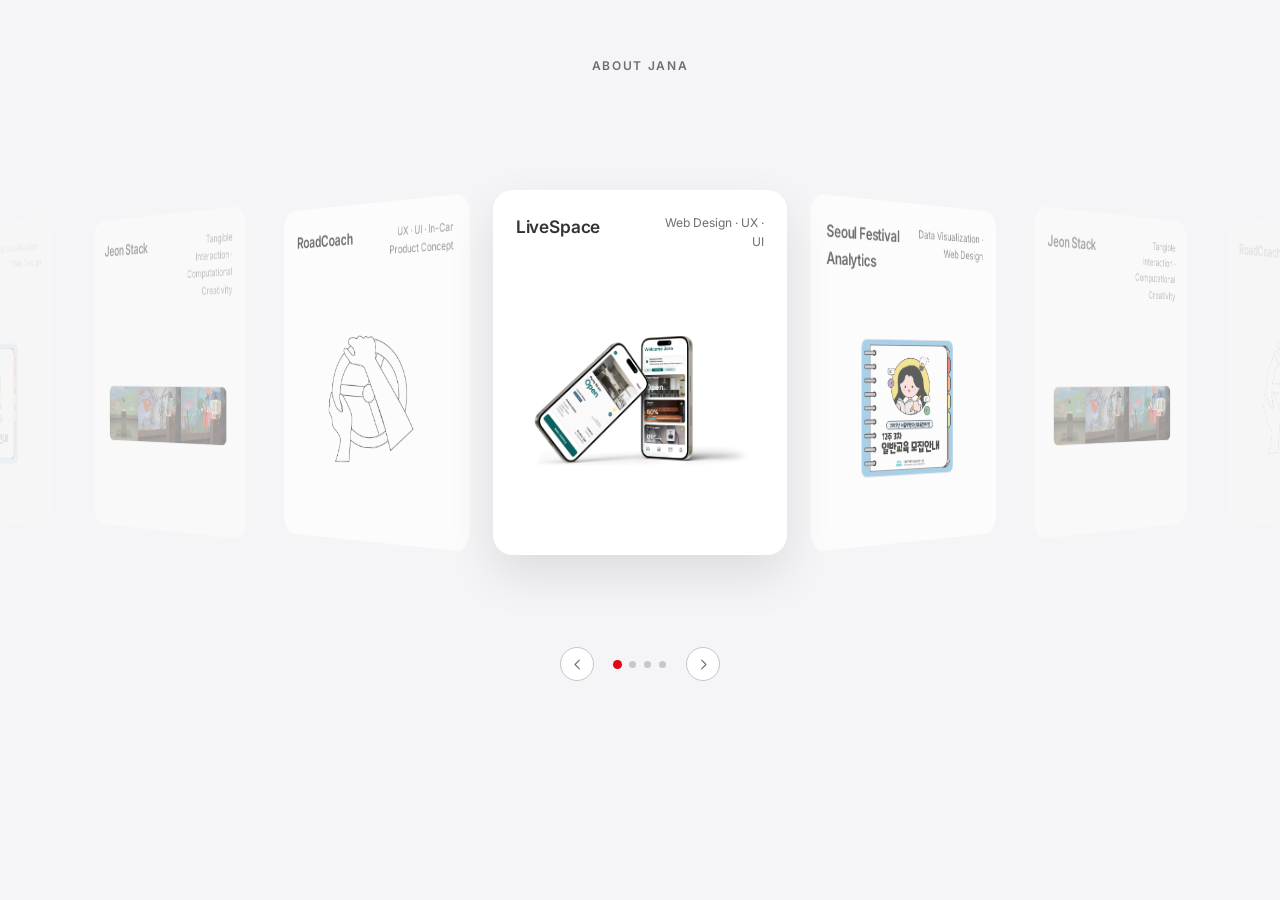
==== commit f1a00ac3: "change index layout" ====
--- a/index.html
+++ b/index.html
@@ -105,7 +105,24 @@
           </div>
         </div>
 
-        <div class="carousel__dots" aria-label="Choose a project"></div>
+        <!-- Arrows sit either side of the dots rather than out at the screen
+             edges, so the whole control reads as one small cluster under the
+             carousel instead of two stray buttons floating in the margins. -->
+        <div class="carousel__nav">
+          <button type="button" class="carousel__arrow" data-carousel-prev aria-label="Previous project">
+            <svg viewBox="0 0 24 24" aria-hidden="true" focusable="false">
+              <path d="M15 5 L8 12 L15 19" />
+            </svg>
+          </button>
+
+          <div class="carousel__dots" aria-label="Choose a project"></div>
+
+          <button type="button" class="carousel__arrow" data-carousel-next aria-label="Next project">
+            <svg viewBox="0 0 24 24" aria-hidden="true" focusable="false">
+              <path d="M9 5 L16 12 L9 19" />
+            </svg>
+          </button>
+        </div>
       </div>
     </section>
 
--- a/css/home.css
+++ b/css/home.css
@@ -10,8 +10,14 @@
   --home-gutter: clamp(1.5rem, 6vw, 5rem);
 }
 
+/* The carousel is full-bleed (it breaks out with a negative margin), so the
+   sideways overflow has to be hidden. It must be CLIPPED, not scrolled away:
+   overflow-x:hidden turns both html and body into scroll containers, and that
+   stops the wheel from scrolling the page at all — on a short window the page
+   simply would not move. overflow:clip hides the same overflow without
+   creating a scroll container. */
 html, body {
-  overflow-x: hidden;
+  overflow-x: clip;
   background: var(--bg);
 }
 
@@ -103,13 +109,21 @@
 
 /* ─────────────────────────────
    CAROUSEL
-   Centre-snapping scroller: the project in the middle of the
-   screen leads, its neighbours peek in either side, dimmed and
-   scaled back. Full-bleed so "centre" means centre of the
-   screen, not centre of the padded column.
+   A cover-flow fan. The project in the middle faces you square
+   on; the ones either side are turned away on their vertical
+   axis and pushed back into the distance, so the row reads as
+   one curved shelf receding to both edges. Full-bleed, so
+   "centre" means centre of the screen, not of the padded column.
+
+   The turn and the depth are set per card by carousel.js from
+   how far that card is from the middle — see the projection
+   there. CSS only says how the pieces compose. Everything else
+   (snapping, swiping, the loop) is still plain scrolling
+   underneath: the 3D is decoration laid over a real scroller,
+   never a substitute for it.
 ───────────────────────────── */
 .carousel {
-  --slide-w: clamp(260px, 30vw, 420px);
+  --slide-w: clamp(260px, 23vw, 330px);
   margin-inline: calc(50% - 50vw);
 }
 
@@ -119,50 +133,96 @@
 
 .carousel__track {
   display: flex;
-  gap: clamp(0.5rem, 1.2vw, 1rem);
+  /* The one control for how far apart the cards sit. carousel.js keeps
+     every seam equal to this, whatever the turn, so raising it opens the
+     whole shelf evenly rather than only the ends. */
+  gap: clamp(1rem, 2vw, 1.75rem);
   overflow-x: auto;
   overscroll-behavior-x: contain;
-  scroll-snap-type: x mandatory;
   scroll-behavior: smooth;
+  /* No CSS scroll-snap here, deliberately. Snapping measures each card's
+     TRANSFORMED box, and the fan moves every box as the track scrolls —
+     so the snap points slide around underneath their own cards and a
+     press lands a little further off centre each time. carousel.js snaps
+     instead, off the layout positions, which the fan cannot disturb. */
   /* half a viewport minus half a slide, so the first and last
      can still reach the middle */
   padding-inline: calc(50% - var(--slide-w) / 2);
-  padding-block: clamp(1.5rem, 4vw, 3rem);
+  /* generous block padding: a card turned toward you leans out of
+     its own box, and the track clips (it is a scroll container) */
+  padding-block: clamp(2.5rem, 5vw, 4rem);
   scrollbar-width: none;
+
+  /* The vanishing point. It sits at the centre of the track's own box —
+     which is the centre of the screen — so the card that scrolls into
+     the middle is the one being looked at straight on. A long focal
+     length keeps the fan calm; shorter would splay it. */
+  perspective: 1500px;
+  perspective-origin: 50% 50%;
 }
 
 .carousel__track::-webkit-scrollbar { display: none; }
 
+/* Portrait, like a print in a rack — the fan reads better on tall
+   cards than on the near-square ones the grid uses. */
 .carousel .work-item {
   flex: 0 0 var(--slide-w);
-  scroll-snap-align: center;
-  opacity: 0.38;
-  transform: scale(0.9);
+  aspect-ratio: 1 / 1.24;
+
+  /* --cf-rot and --cf-z are written by carousel.js on every scroll
+     frame. No transition on transform: the scroll position already
+     animates, and the fan has to track it frame for frame — a
+     transition here would smear the whole shelf a beat behind. */
+  transform:
+    translateX(var(--cf-x, 0px))
+    translateZ(var(--cf-z, 0px))
+    rotateY(var(--cf-rot, 0deg));
+  opacity: var(--cf-fade, 1);
+
+  /* The hover lift lives on the separate `translate` property (see
+     .work-item:hover below) so it can transition on its own while the
+     projection above is rewritten every frame. */
   transition:
-    opacity var(--t-slow) var(--ease),
-    transform var(--t-slow) var(--ease),
-    border-color var(--t-slow) var(--ease),
+    translate var(--t-base) var(--ease),
     box-shadow var(--t-slow) var(--ease);
 }
 
 .carousel .work-item.is-active {
-  opacity: 1;
-  transform: scale(1);
   box-shadow: var(--shadow-md);
-  border-color: var(--border-strong);
-}
-
-/* Hovering any card brings it out of the dim and holds the carousel.
-   The lift has to carry the scale with it, or hovering would snap the
-   active card back to full size. */
+}
+
+/* Hovering a card brings it out of the dim and holds the carousel. */
 .carousel .work-item:hover {
   opacity: 1;
-  transform: scale(0.95) translateY(-4px);
-  border-color: var(--border-strong);
   box-shadow: var(--shadow-md);
 }
 
-.carousel .work-item.is-active:hover { transform: scale(1) translateY(-4px); }
+/* The fan runs narrower cards than the old flat row did, so the header
+   pair gets a tighter gap, a little more room and slightly smaller type —
+   otherwise "Web Design · UX · UI" stacks a word to a line. */
+.carousel .work-item {
+  padding: clamp(1.25rem, 1.8vw, 1.75rem);
+}
+
+.carousel .work-item__head { gap: 0.75rem; }
+
+.carousel .work-item__title {
+  max-width: 55%;
+  font-size: clamp(1rem, 1.35vw, 1.2rem);
+}
+
+.carousel .work-item__meta {
+  max-width: 45%;
+  font-size: 0.75rem;
+}
+
+/* Cards far out in the fan are nearly transparent and badly
+   foreshortened; they are scenery, not targets. Taking them out of
+   the pointer's way stops a stray cursor from lighting one up or
+   pausing the carousel from across the screen. */
+.carousel .work-item.is-far {
+  pointer-events: none;
+}
 
 /* ---- the detail panel that replaces the artwork on hover ---- */
 .work-item__detail {
@@ -201,12 +261,58 @@
 }
 
 
-/* ---- dots ---- */
+/* ---- arrows + dots ----
+   One cluster centred under the carousel: arrow, dots, arrow. The arrows
+   are deliberately here rather than pinned to the left and right edges of
+   the full-bleed track — at the edges they sit far from the dots and far
+   from the project being read, and on a wide screen they land almost off
+   in the margins. */
+.carousel__nav {
+  display: flex;
+  align-items: center;
+  justify-content: center;
+  gap: clamp(0.75rem, 1.6vw, 1.25rem);
+  margin-top: clamp(1rem, 2.5vw, 1.75rem);
+}
+
+.carousel__arrow {
+  display: grid;
+  place-items: center;
+  width: 34px;
+  height: 34px;
+  padding: 0;
+  border: 1px solid var(--border-strong);
+  border-radius: 50%;
+  background: var(--surface);
+  color: var(--ink-2);
+  transition:
+    color var(--t-fast) var(--ease),
+    border-color var(--t-fast) var(--ease),
+    background var(--t-fast) var(--ease);
+}
+
+.carousel__arrow svg {
+  width: 15px;
+  height: 15px;
+  fill: none;
+  stroke: currentColor;
+  stroke-width: 1.75;
+  stroke-linecap: round;
+  stroke-linejoin: round;
+}
+
+.carousel__arrow:hover {
+  color: var(--ink-1);
+  border-color: var(--ink-3);
+}
+
+/* a press reads as a nudge in the direction of travel */
+.carousel__arrow:active { background: var(--surface-2); }
+
 .carousel__dots {
   display: flex;
   justify-content: center;
   gap: 0.5rem;
-  margin-top: clamp(1rem, 2.5vw, 1.75rem);
 }
 
 .carousel__dot {
@@ -236,14 +342,18 @@
   padding: clamp(1.5rem, 2.5vw, 2.25rem);
   text-decoration: none;
   background: var(--surface);
-  border: 1px solid var(--border);
-  transition: transform var(--t-slow) var(--ease), box-shadow var(--t-slow) var(--ease), border-color var(--t-slow) var(--ease);
-}
-
+  transition: transform var(--t-slow) var(--ease), box-shadow var(--t-slow) var(--ease);
+}
+
+/* The lift rides on `translate`, NEVER on `transform`. The carousel writes
+   the fan (turn, depth, draw-in) into `transform` on every scroll frame,
+   and this rule matches with the same weight but sits later in the file —
+   so a `transform` here would win and replace the whole projection, popping
+   the card flat and throwing it sideways by however far the fan had drawn
+   it in. `translate` is its own property and composes instead. */
 .work-item:hover {
-  transform: translateY(-4px);
+  translate: 0 -4px;
   box-shadow: var(--shadow-md);
-  border-color: var(--border-strong);
 }
 
 .work-item__head {
@@ -316,7 +426,7 @@
 
 /* ── Mobile ── */
 @media (max-width: 768px) {
-  html, body { overflow: auto; }
+  html, body { overflow-x: clip; }
 
   .work-item {
     aspect-ratio: 4 / 3.6;
